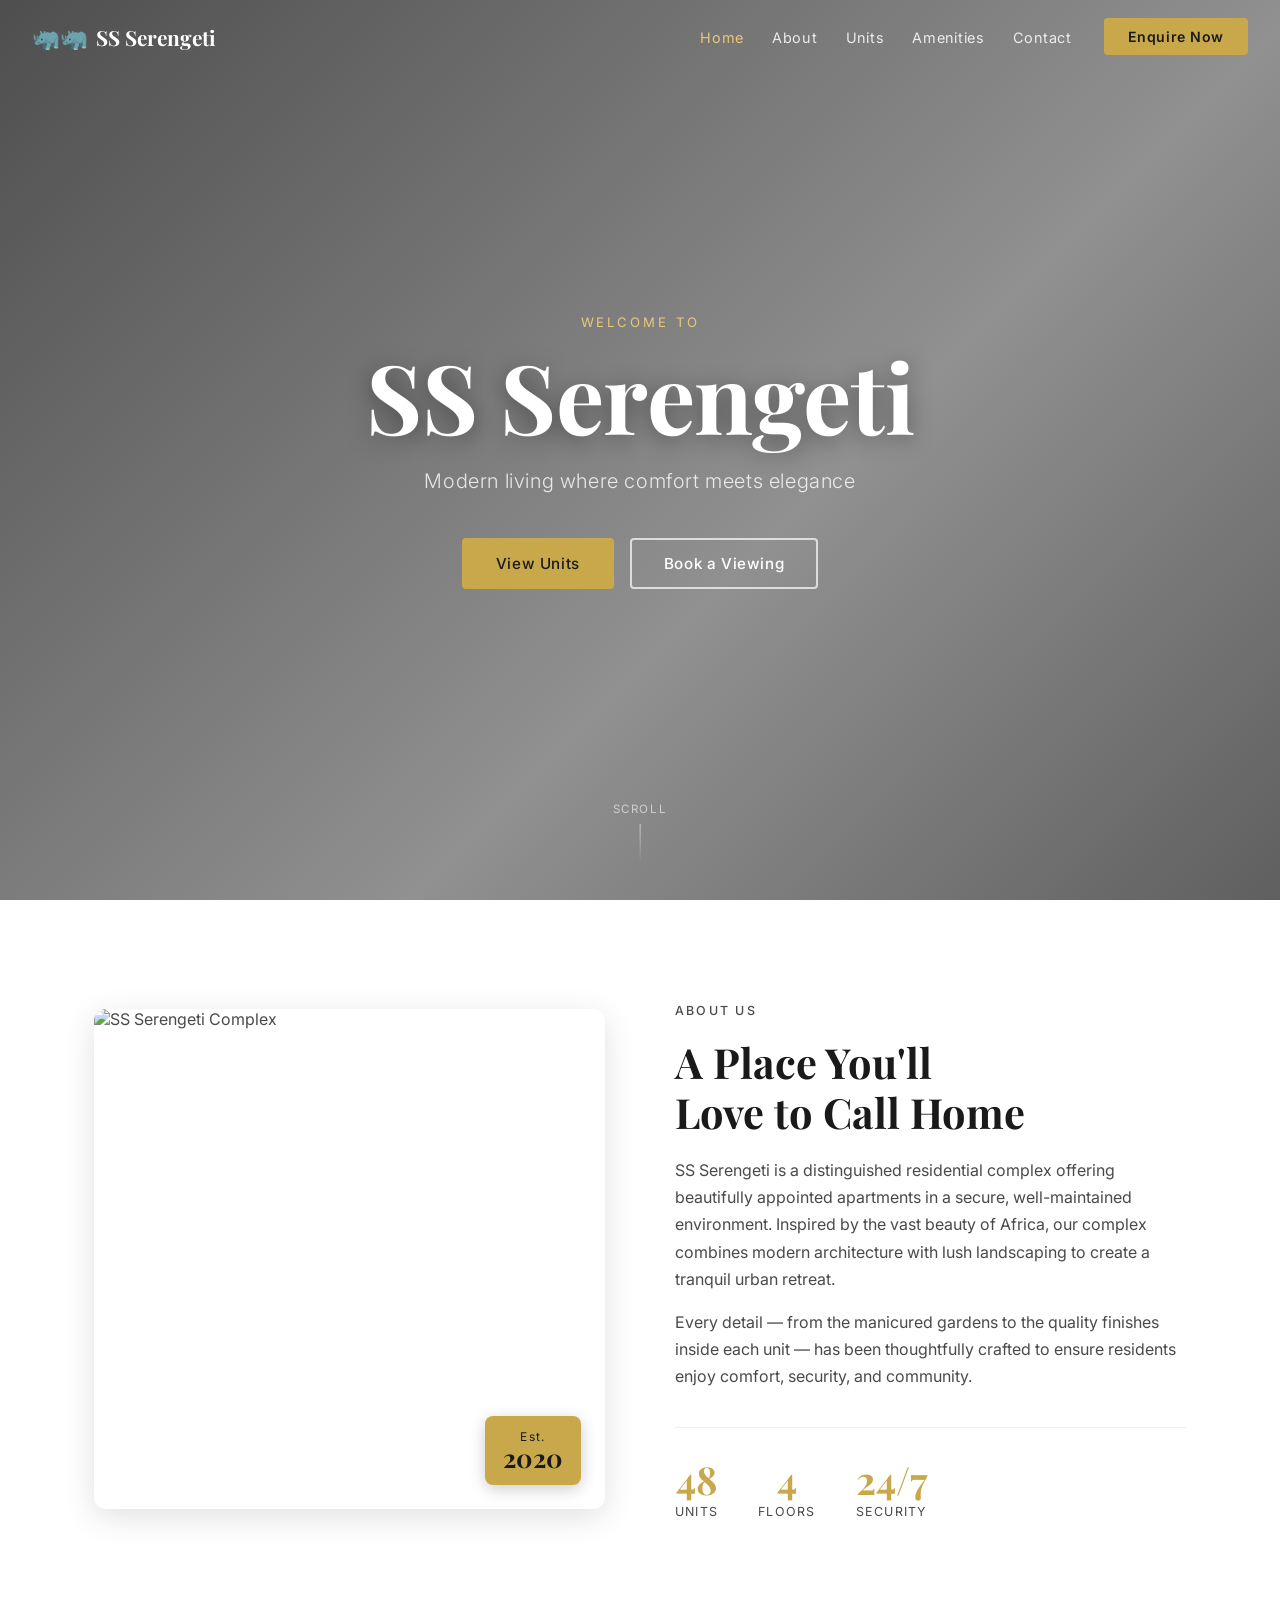
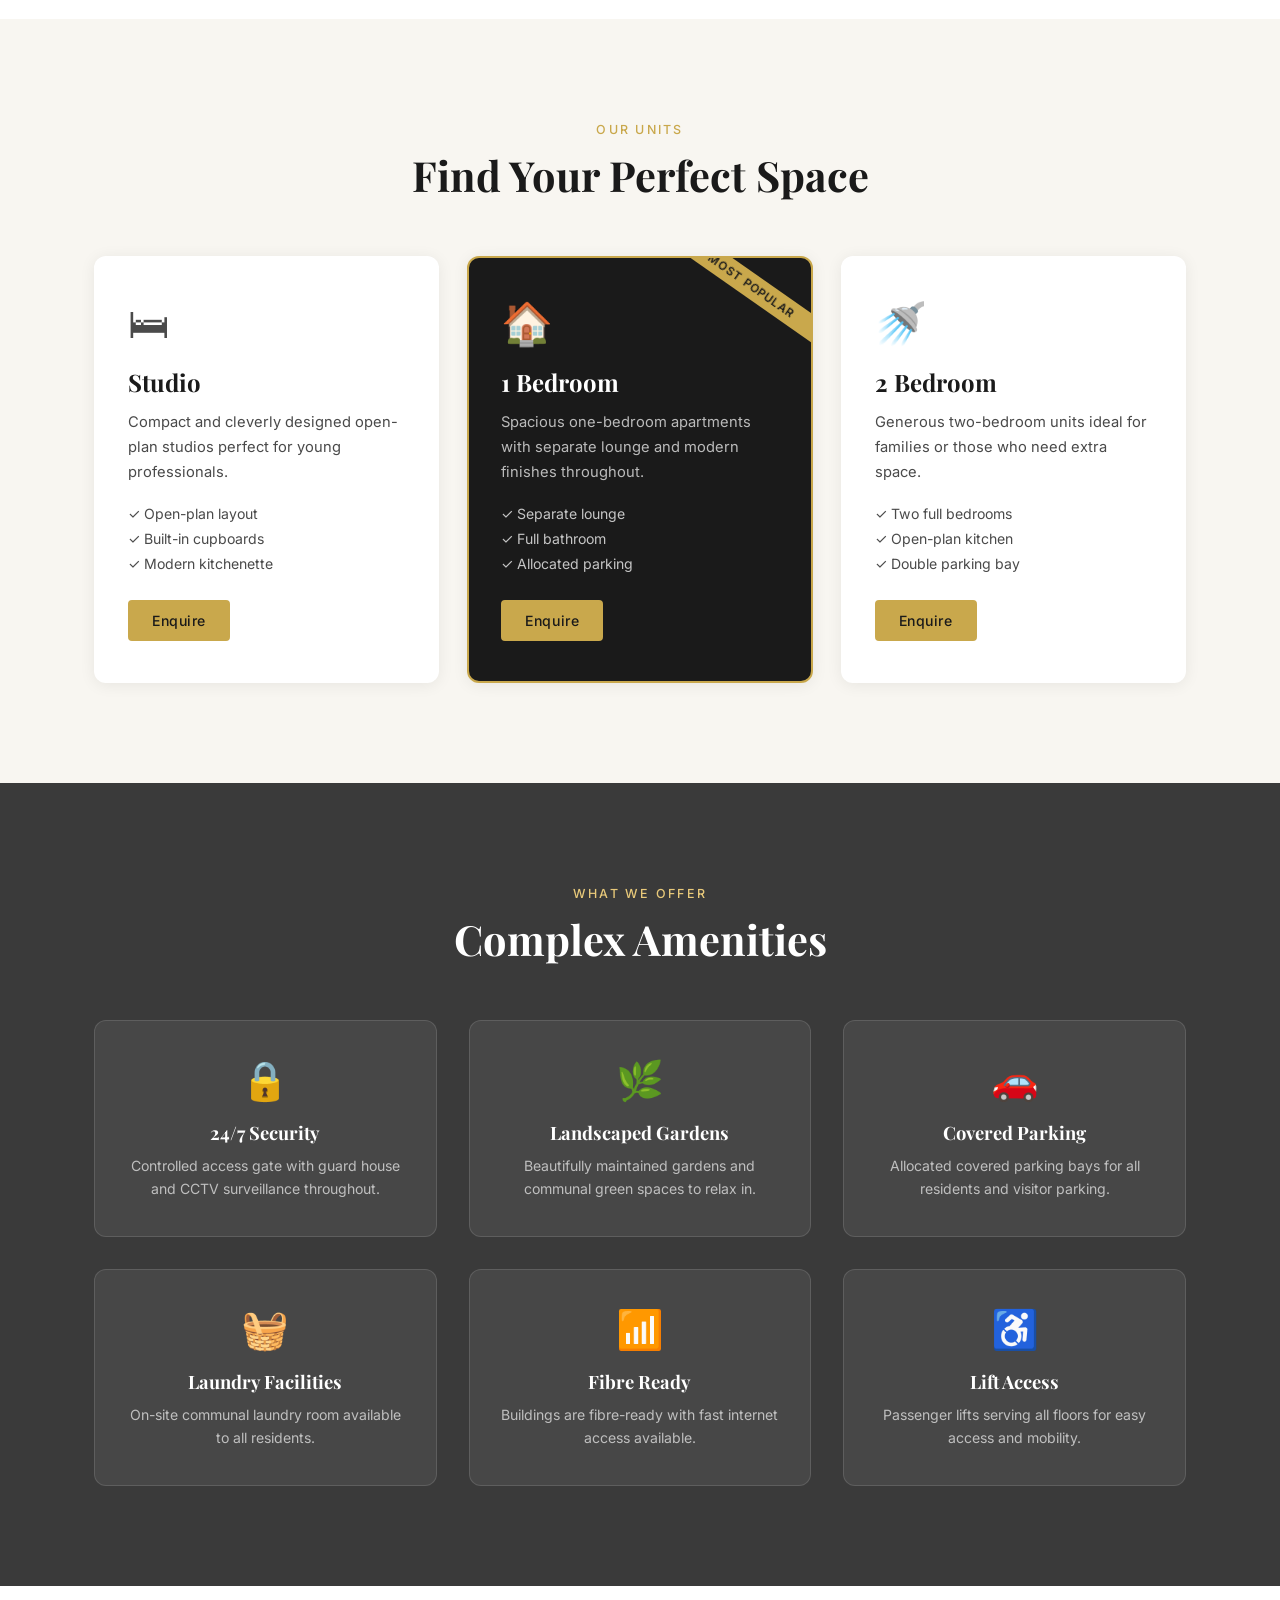
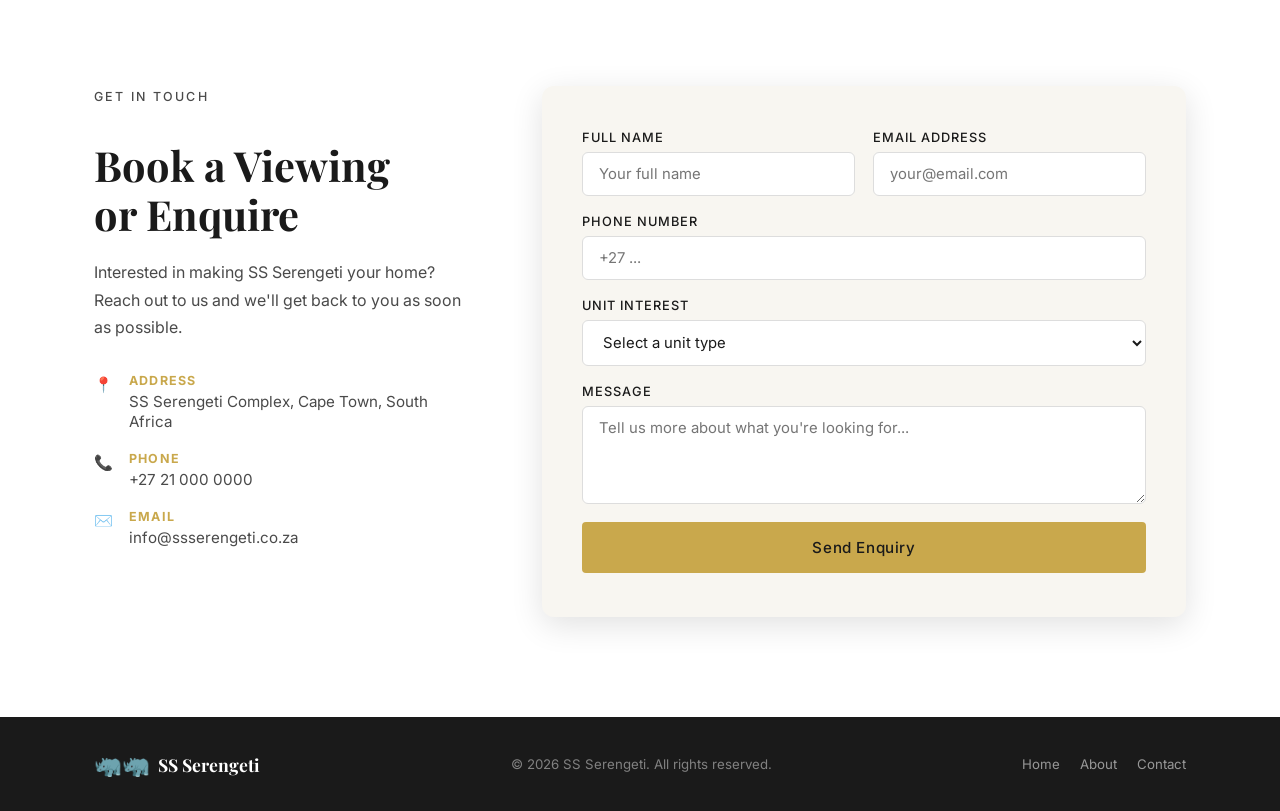
==== index.html @ 017b5e4a "Add SS Serengeti website Full responsive website with hero background, about, units, amenities, and " ====
<!DOCTYPE html>
<html lang="en">
<head>
  <meta charset="UTF-8" />
  <meta name="viewport" content="width=device-width, initial-scale=1.0" />
  <title>SS Serengeti — Luxury Residential Complex</title>
  <link rel="stylesheet" href="style.css" />
  <link href="https://fonts.googleapis.com/css2?family=Playfair+Display:wght@400;600;700&family=Inter:wght@300;400;500&display=swap" rel="stylesheet" />
</head>
<body>

  <!-- NAV -->
  <nav class="navbar" id="navbar">
    <div class="nav-inner">
      <div class="nav-logo">
        <span class="logo-icon">&#x1F98F;&#x1F98F;</span>
        <span class="logo-text">SS Serengeti</span>
      </div>
      <ul class="nav-links">
        <li><a href="#home">Home</a></li>
        <li><a href="#about">About</a></li>
        <li><a href="#units">Units</a></li>
        <li><a href="#amenities">Amenities</a></li>
        <li><a href="#contact">Contact</a></li>
      </ul>
      <a href="#contact" class="nav-cta">Enquire Now</a>
      <button class="hamburger" id="hamburger" aria-label="Menu">&#9776;</button>
    </div>
    <ul class="mobile-menu" id="mobileMenu">
      <li><a href="#home">Home</a></li>
      <li><a href="#about">About</a></li>
      <li><a href="#units">Units</a></li>
      <li><a href="#amenities">Amenities</a></li>
      <li><a href="#contact">Contact</a></li>
    </ul>
  </nav>

  <!-- HERO -->
  <section class="hero" id="home">
    <div class="hero-overlay"></div>
    <div class="hero-content">
      <p class="hero-pre">Welcome to</p>
      <h1 class="hero-title">SS Serengeti</h1>
      <p class="hero-sub">Modern living where comfort meets elegance</p>
      <div class="hero-actions">
        <a href="#units" class="btn btn-primary">View Units</a>
        <a href="#contact" class="btn btn-outline">Book a Viewing</a>
      </div>
    </div>
    <div class="hero-scroll">
      <span>Scroll</span>
      <div class="scroll-line"></div>
    </div>
  </section>

  <!-- ABOUT -->
  <section class="about" id="about">
    <div class="container">
      <div class="about-grid">
        <div class="about-image">
          <img src="serengeti.jpg" alt="SS Serengeti Complex" />
          <div class="about-badge">
            <span class="badge-num">Est.</span>
            <span class="badge-year">2020</span>
          </div>
        </div>
        <div class="about-text">
          <p class="section-label">About Us</p>
          <h2 class="section-title">A Place You'll<br/>Love to Call Home</h2>
          <p>SS Serengeti is a distinguished residential complex offering beautifully appointed apartments in a secure, well-maintained environment. Inspired by the vast beauty of Africa, our complex combines modern architecture with lush landscaping to create a tranquil urban retreat.</p>
          <p>Every detail — from the manicured gardens to the quality finishes inside each unit — has been thoughtfully crafted to ensure residents enjoy comfort, security, and community.</p>
          <div class="about-stats">
            <div class="stat">
              <span class="stat-num">48</span>
              <span class="stat-label">Units</span>
            </div>
            <div class="stat">
              <span class="stat-num">4</span>
              <span class="stat-label">Floors</span>
            </div>
            <div class="stat">
              <span class="stat-num">24/7</span>
              <span class="stat-label">Security</span>
            </div>
          </div>
        </div>
      </div>
    </div>
  </section>

  <!-- UNITS -->
  <section class="units" id="units">
    <div class="container">
      <p class="section-label center">Our Units</p>
      <h2 class="section-title center">Find Your Perfect Space</h2>
      <div class="units-grid">

        <div class="unit-card">
          <div class="unit-icon">&#x1F6CF;</div>
          <h3>Studio</h3>
          <p>Compact and cleverly designed open-plan studios perfect for young professionals.</p>
          <ul>
            <li>&#10003; Open-plan layout</li>
            <li>&#10003; Built-in cupboards</li>
            <li>&#10003; Modern kitchenette</li>
          </ul>
          <a href="#contact" class="btn btn-primary btn-sm">Enquire</a>
        </div>

        <div class="unit-card featured">
          <div class="unit-badge-tag">Most Popular</div>
          <div class="unit-icon">&#x1F3E0;</div>
          <h3>1 Bedroom</h3>
          <p>Spacious one-bedroom apartments with separate lounge and modern finishes throughout.</p>
          <ul>
            <li>&#10003; Separate lounge</li>
            <li>&#10003; Full bathroom</li>
            <li>&#10003; Allocated parking</li>
          </ul>
          <a href="#contact" class="btn btn-primary btn-sm">Enquire</a>
        </div>

        <div class="unit-card">
          <div class="unit-icon">&#x1F6BF;</div>
          <h3>2 Bedroom</h3>
          <p>Generous two-bedroom units ideal for families or those who need extra space.</p>
          <ul>
            <li>&#10003; Two full bedrooms</li>
            <li>&#10003; Open-plan kitchen</li>
            <li>&#10003; Double parking bay</li>
          </ul>
          <a href="#contact" class="btn btn-primary btn-sm">Enquire</a>
        </div>

      </div>
    </div>
  </section>

  <!-- AMENITIES -->
  <section class="amenities" id="amenities">
    <div class="amenities-overlay"></div>
    <div class="container">
      <p class="section-label center light">What We Offer</p>
      <h2 class="section-title center light">Complex Amenities</h2>
      <div class="amenities-grid">
        <div class="amenity-item">
          <div class="amenity-icon">&#x1F512;</div>
          <h4>24/7 Security</h4>
          <p>Controlled access gate with guard house and CCTV surveillance throughout.</p>
        </div>
        <div class="amenity-item">
          <div class="amenity-icon">&#x1F33F;</div>
          <h4>Landscaped Gardens</h4>
          <p>Beautifully maintained gardens and communal green spaces to relax in.</p>
        </div>
        <div class="amenity-item">
          <div class="amenity-icon">&#x1F697;</div>
          <h4>Covered Parking</h4>
          <p>Allocated covered parking bays for all residents and visitor parking.</p>
        </div>
        <div class="amenity-item">
          <div class="amenity-icon">&#x1F9FA;</div>
          <h4>Laundry Facilities</h4>
          <p>On-site communal laundry room available to all residents.</p>
        </div>
        <div class="amenity-item">
          <div class="amenity-icon">&#x1F4F6;</div>
          <h4>Fibre Ready</h4>
          <p>Buildings are fibre-ready with fast internet access available.</p>
        </div>
        <div class="amenity-item">
          <div class="amenity-icon">&#x267F;</div>
          <h4>Lift Access</h4>
          <p>Passenger lifts serving all floors for easy access and mobility.</p>
        </div>
      </div>
    </div>
  </section>

  <!-- CONTACT -->
  <section class="contact" id="contact">
    <div class="container">
      <div class="contact-grid">
        <div class="contact-info">
          <p class="section-label">Get In Touch</p>
          <h2 class="section-title">Book a Viewing<br/>or Enquire</h2>
          <p>Interested in making SS Serengeti your home? Reach out to us and we'll get back to you as soon as possible.</p>
          <div class="contact-details">
            <div class="contact-detail">
              <span class="detail-icon">&#x1F4CD;</span>
              <div>
                <strong>Address</strong>
                <span>SS Serengeti Complex, Cape Town, South Africa</span>
              </div>
            </div>
            <div class="contact-detail">
              <span class="detail-icon">&#x1F4DE;</span>
              <div>
                <strong>Phone</strong>
                <span>+27 21 000 0000</span>
              </div>
            </div>
            <div class="contact-detail">
              <span class="detail-icon">&#x2709;&#xFE0F;</span>
              <div>
                <strong>Email</strong>
                <span>info@ssserengeti.co.za</span>
              </div>
            </div>
          </div>
        </div>
        <div class="contact-form">
          <form id="contactForm">
            <div class="form-row">
              <div class="form-group">
                <label for="name">Full Name</label>
                <input type="text" id="name" placeholder="Your full name" required />
              </div>
              <div class="form-group">
                <label for="email">Email Address</label>
                <input type="email" id="email" placeholder="your@email.com" required />
              </div>
            </div>
            <div class="form-group">
              <label for="phone">Phone Number</label>
              <input type="tel" id="phone" placeholder="+27 ..." />
            </div>
            <div class="form-group">
              <label for="unit">Unit Interest</label>
              <select id="unit">
                <option value="">Select a unit type</option>
                <option>Studio</option>
                <option>1 Bedroom</option>
                <option>2 Bedroom</option>
                <option>General Enquiry</option>
              </select>
            </div>
            <div class="form-group">
              <label for="message">Message</label>
              <textarea id="message" rows="4" placeholder="Tell us more about what you're looking for..."></textarea>
            </div>
            <button type="submit" class="btn btn-primary btn-full">Send Enquiry</button>
          </form>
          <div class="form-success" id="formSuccess">
            &#x2714; Thank you! We'll be in touch soon.
          </div>
        </div>
      </div>
    </div>
  </section>

  <!-- FOOTER -->
  <footer class="footer">
    <div class="container footer-inner">
      <div class="footer-brand">
        <span class="logo-icon">&#x1F98F;&#x1F98F;</span>
        <span class="logo-text">SS Serengeti</span>
      </div>
      <p class="footer-copy">&copy; 2026 SS Serengeti. All rights reserved.</p>
      <div class="footer-links">
        <a href="#home">Home</a>
        <a href="#about">About</a>
        <a href="#contact">Contact</a>
      </div>
    </div>
  </footer>

  <script src="script.js"></script>
</body>
</html>
---- style.css ----
/* ── Reset & Base ── */
*, *::before, *::after { box-sizing: border-box; margin: 0; padding: 0; }

:root {
  --gold:    #c9a84c;
  --gold-lt: #e8c97a;
  --dark:    #1a1a1a;
  --text:    #4a4a4a;
  --light:   #f8f6f1;
  --white:   #ffffff;
  --radius:  12px;
  --shadow:  0 8px 32px rgba(0,0,0,0.12);
  --trans:   0.3s ease;
}

html { scroll-behavior: smooth; }

body {
  font-family: 'Inter', sans-serif;
  color: var(--text);
  background: var(--white);
  overflow-x: hidden;
}

h1,h2,h3,h4 { font-family: 'Playfair Display', serif; color: var(--dark); }

p { line-height: 1.7; }

img { display: block; width: 100%; }

a { text-decoration: none; }

.container {
  max-width: 1140px;
  margin: 0 auto;
  padding: 0 24px;
}

/* ── Buttons ── */
.btn {
  display: inline-block;
  padding: 14px 32px;
  border-radius: 4px;
  font-family: 'Inter', sans-serif;
  font-weight: 500;
  font-size: 0.95rem;
  letter-spacing: 0.04em;
  transition: all var(--trans);
  cursor: pointer;
  border: 2px solid transparent;
}

.btn-primary {
  background: var(--gold);
  color: var(--dark);
  border-color: var(--gold);
}
.btn-primary:hover {
  background: var(--gold-lt);
  border-color: var(--gold-lt);
  transform: translateY(-2px);
  box-shadow: 0 6px 20px rgba(201,168,76,0.4);
}

.btn-outline {
  background: transparent;
  color: var(--white);
  border-color: rgba(255,255,255,0.7);
}
.btn-outline:hover {
  background: rgba(255,255,255,0.15);
  border-color: var(--white);
}

.btn-sm { padding: 10px 22px; font-size: 0.88rem; }
.btn-full { width: 100%; text-align: center; }

/* ── Section labels ── */
.section-label {
  display: block;
  font-size: 0.78rem;
  font-weight: 500;
  letter-spacing: 0.18em;
  text-transform: uppercase;
  color: var(--gold);
  margin-bottom: 10px;
}
.section-label.light { color: var(--gold-lt); }

.section-title {
  font-size: clamp(1.8rem, 4vw, 2.6rem);
  line-height: 1.2;
  margin-bottom: 20px;
}
.section-title.center { text-align: center; }
.section-title.light { color: var(--white); }

.center { text-align: center; }

/* ─────────────────────────────────────────
   NAVBAR
───────────────────────────────────────── */
.navbar {
  position: fixed;
  top: 0; left: 0; right: 0;
  z-index: 100;
  transition: background var(--trans), box-shadow var(--trans);
}

.navbar.scrolled {
  background: rgba(26,26,26,0.97);
  box-shadow: 0 2px 20px rgba(0,0,0,0.3);
}

.nav-inner {
  display: flex;
  align-items: center;
  padding: 18px 32px;
  gap: 32px;
}

.nav-logo {
  display: flex;
  align-items: center;
  gap: 8px;
  color: var(--white);
  font-family: 'Playfair Display', serif;
  font-size: 1.3rem;
  font-weight: 700;
  flex-shrink: 0;
}

.logo-icon { font-size: 1.4rem; }

.nav-links {
  display: flex;
  list-style: none;
  gap: 28px;
  margin-left: auto;
}

.nav-links a {
  color: rgba(255,255,255,0.85);
  font-size: 0.9rem;
  letter-spacing: 0.05em;
  transition: color var(--trans);
}
.nav-links a:hover { color: var(--gold-lt); }

.nav-cta {
  background: var(--gold);
  color: var(--dark);
  padding: 10px 24px;
  border-radius: 4px;
  font-size: 0.88rem;
  font-weight: 600;
  letter-spacing: 0.04em;
  transition: all var(--trans);
  flex-shrink: 0;
}
.nav-cta:hover {
  background: var(--gold-lt);
  transform: translateY(-1px);
}

.hamburger {
  display: none;
  background: none;
  border: none;
  color: var(--white);
  font-size: 1.5rem;
  cursor: pointer;
  margin-left: auto;
}

.mobile-menu {
  display: none;
  flex-direction: column;
  background: rgba(26,26,26,0.97);
  list-style: none;
  padding: 16px 32px 24px;
  gap: 16px;
}
.mobile-menu.open { display: flex; }
.mobile-menu a { color: rgba(255,255,255,0.85); font-size: 1rem; }

/* ─────────────────────────────────────────
   HERO
───────────────────────────────────────── */
.hero {
  position: relative;
  height: 100vh;
  min-height: 640px;
  background: url('serengeti.jpg') center center / cover no-repeat;
  display: flex;
  align-items: center;
  justify-content: center;
}

.hero-overlay {
  position: absolute;
  inset: 0;
  background: linear-gradient(
    135deg,
    rgba(10,10,10,0.72) 0%,
    rgba(10,10,10,0.45) 60%,
    rgba(10,10,10,0.65) 100%
  );
}

.hero-content {
  position: relative;
  z-index: 2;
  text-align: center;
  padding: 0 24px;
  max-width: 720px;
  animation: fadeUp 0.9s ease both;
}

.hero-pre {
  font-size: 0.82rem;
  letter-spacing: 0.22em;
  text-transform: uppercase;
  color: var(--gold-lt);
  margin-bottom: 12px;
}

.hero-title {
  font-size: clamp(3rem, 8vw, 6rem);
  color: var(--white);
  line-height: 1.05;
  margin-bottom: 18px;
  text-shadow: 0 4px 24px rgba(0,0,0,0.4);
}

.hero-sub {
  font-size: clamp(1rem, 2vw, 1.25rem);
  color: rgba(255,255,255,0.82);
  font-weight: 300;
  margin-bottom: 40px;
  letter-spacing: 0.03em;
}

.hero-actions {
  display: flex;
  gap: 16px;
  justify-content: center;
  flex-wrap: wrap;
}

.hero-scroll {
  position: absolute;
  bottom: 36px;
  left: 50%;
  transform: translateX(-50%);
  z-index: 2;
  display: flex;
  flex-direction: column;
  align-items: center;
  gap: 8px;
  color: rgba(255,255,255,0.6);
  font-size: 0.72rem;
  letter-spacing: 0.14em;
  text-transform: uppercase;
}

.scroll-line {
  width: 1px;
  height: 40px;
  background: linear-gradient(to bottom, rgba(255,255,255,0.6), transparent);
  animation: scrollPulse 1.8s ease-in-out infinite;
}

/* ─────────────────────────────────────────
   ABOUT
───────────────────────────────────────── */
.about {
  padding: 100px 0;
  background: var(--white);
}

.about-grid {
  display: grid;
  grid-template-columns: 1fr 1fr;
  gap: 70px;
  align-items: center;
}

.about-image {
  position: relative;
  border-radius: var(--radius);
  overflow: hidden;
  box-shadow: var(--shadow);
}

.about-image img {
  height: 500px;
  object-fit: cover;
  transition: transform 0.6s ease;
}
.about-image:hover img { transform: scale(1.03); }

.about-badge {
  position: absolute;
  bottom: 24px;
  right: 24px;
  background: var(--gold);
  border-radius: 8px;
  padding: 14px 18px;
  text-align: center;
  line-height: 1.1;
  box-shadow: 0 4px 16px rgba(0,0,0,0.2);
}
.badge-num { display: block; font-size: 0.75rem; letter-spacing: 0.12em; color: var(--dark); }
.badge-year { display: block; font-family: 'Playfair Display', serif; font-size: 1.6rem; font-weight: 700; color: var(--dark); }

.about-text p {
  margin-bottom: 16px;
  color: var(--text);
}

.about-stats {
  display: flex;
  gap: 40px;
  margin-top: 36px;
  padding-top: 32px;
  border-top: 1px solid #eee;
}

.stat { text-align: center; }
.stat-num {
  display: block;
  font-family: 'Playfair Display', serif;
  font-size: 2.4rem;
  font-weight: 700;
  color: var(--gold);
  line-height: 1;
}
.stat-label {
  display: block;
  font-size: 0.78rem;
  letter-spacing: 0.1em;
  text-transform: uppercase;
  color: var(--text);
  margin-top: 6px;
}

/* ─────────────────────────────────────────
   UNITS
───────────────────────────────────────── */
.units {
  padding: 100px 0;
  background: var(--light);
}

.units > .container > .section-title { margin-bottom: 56px; }

.units-grid {
  display: grid;
  grid-template-columns: repeat(3, 1fr);
  gap: 28px;
}

.unit-card {
  background: var(--white);
  border-radius: var(--radius);
  padding: 40px 32px;
  box-shadow: 0 2px 16px rgba(0,0,0,0.07);
  transition: all var(--trans);
  position: relative;
  overflow: hidden;
  border: 2px solid transparent;
}

.unit-card:hover {
  transform: translateY(-6px);
  box-shadow: var(--shadow);
  border-color: var(--gold);
}

.unit-card.featured {
  background: var(--dark);
  border-color: var(--gold);
}

.unit-badge-tag {
  position: absolute;
  top: 16px; right: -28px;
  background: var(--gold);
  color: var(--dark);
  font-size: 0.72rem;
  font-weight: 600;
  letter-spacing: 0.08em;
  text-transform: uppercase;
  padding: 5px 36px;
  transform: rotate(35deg);
}

.unit-icon { font-size: 2.6rem; margin-bottom: 18px; }

.unit-card h3 {
  font-size: 1.5rem;
  margin-bottom: 12px;
}
.unit-card.featured h3 { color: var(--white); }

.unit-card > p {
  font-size: 0.92rem;
  margin-bottom: 20px;
}
.unit-card.featured > p { color: rgba(255,255,255,0.7); }

.unit-card ul {
  list-style: none;
  margin-bottom: 28px;
  display: flex;
  flex-direction: column;
  gap: 8px;
}

.unit-card ul li {
  font-size: 0.88rem;
  color: var(--text);
}
.unit-card.featured ul li { color: rgba(255,255,255,0.75); }

/* ─────────────────────────────────────────
   AMENITIES
───────────────────────────────────────── */
.amenities {
  position: relative;
  padding: 100px 0;
  background: url('serengeti.jpg') center 30% / cover no-repeat fixed;
}

.amenities-overlay {
  position: absolute;
  inset: 0;
  background: rgba(15,15,15,0.82);
}

.amenities .container { position: relative; z-index: 2; }

.amenities .section-title { margin-bottom: 56px; }

.amenities-grid {
  display: grid;
  grid-template-columns: repeat(3, 1fr);
  gap: 32px;
}

.amenity-item {
  background: rgba(255,255,255,0.07);
  border: 1px solid rgba(255,255,255,0.12);
  border-radius: var(--radius);
  padding: 36px 28px;
  transition: all var(--trans);
  text-align: center;
}

.amenity-item:hover {
  background: rgba(201,168,76,0.15);
  border-color: var(--gold);
  transform: translateY(-4px);
}

.amenity-icon { font-size: 2.4rem; margin-bottom: 16px; }

.amenity-item h4 {
  color: var(--white);
  font-family: 'Playfair Display', serif;
  font-size: 1.15rem;
  margin-bottom: 10px;
}

.amenity-item p {
  color: rgba(255,255,255,0.65);
  font-size: 0.88rem;
  line-height: 1.6;
}

/* ─────────────────────────────────────────
   CONTACT
───────────────────────────────────────── */
.contact {
  padding: 100px 0;
  background: var(--white);
}

.contact-grid {
  display: grid;
  grid-template-columns: 1fr 1.3fr;
  gap: 70px;
  align-items: start;
}

.contact-info p { color: var(--text); margin-bottom: 32px; }

.contact-details { display: flex; flex-direction: column; gap: 20px; }

.contact-detail {
  display: flex;
  align-items: flex-start;
  gap: 16px;
}

.detail-icon { font-size: 1.3rem; flex-shrink: 0; margin-top: 2px; }

.contact-detail strong {
  display: block;
  font-size: 0.78rem;
  letter-spacing: 0.1em;
  text-transform: uppercase;
  color: var(--gold);
  margin-bottom: 3px;
}

.contact-detail span { font-size: 0.95rem; color: var(--text); }

/* Form */
.contact-form {
  background: var(--light);
  border-radius: var(--radius);
  padding: 44px 40px;
  box-shadow: var(--shadow);
}

.form-row {
  display: grid;
  grid-template-columns: 1fr 1fr;
  gap: 18px;
}

.form-group {
  display: flex;
  flex-direction: column;
  gap: 7px;
  margin-bottom: 18px;
}

.form-group label {
  font-size: 0.8rem;
  font-weight: 500;
  letter-spacing: 0.08em;
  text-transform: uppercase;
  color: var(--dark);
}

.form-group input,
.form-group select,
.form-group textarea {
  padding: 12px 16px;
  border: 1.5px solid #ddd;
  border-radius: 6px;
  font-family: 'Inter', sans-serif;
  font-size: 0.93rem;
  color: var(--dark);
  background: var(--white);
  transition: border-color var(--trans), box-shadow var(--trans);
  outline: none;
}

.form-group input:focus,
.form-group select:focus,
.form-group textarea:focus {
  border-color: var(--gold);
  box-shadow: 0 0 0 3px rgba(201,168,76,0.18);
}

.form-group textarea { resize: vertical; }

.form-success {
  display: none;
  background: #d4edda;
  color: #155724;
  border-radius: 6px;
  padding: 16px 20px;
  font-weight: 500;
  margin-top: 12px;
}

/* ─────────────────────────────────────────
   FOOTER
───────────────────────────────────────── */
.footer {
  background: var(--dark);
  padding: 32px 0;
}

.footer-inner {
  display: flex;
  align-items: center;
  justify-content: space-between;
  flex-wrap: wrap;
  gap: 16px;
}

.footer-brand {
  display: flex;
  align-items: center;
  gap: 8px;
  color: var(--white);
  font-family: 'Playfair Display', serif;
  font-size: 1.1rem;
  font-weight: 700;
}

.footer-copy { color: rgba(255,255,255,0.45); font-size: 0.83rem; }

.footer-links { display: flex; gap: 20px; }
.footer-links a { color: rgba(255,255,255,0.55); font-size: 0.83rem; transition: color var(--trans); }
.footer-links a:hover { color: var(--gold-lt); }

/* ─────────────────────────────────────────
   ANIMATIONS
───────────────────────────────────────── */
@keyframes fadeUp {
  from { opacity: 0; transform: translateY(30px); }
  to   { opacity: 1; transform: translateY(0); }
}

@keyframes scrollPulse {
  0%, 100% { opacity: 0.6; transform: scaleY(1); }
  50%       { opacity: 1;   transform: scaleY(1.15); }
}

/* ─────────────────────────────────────────
   RESPONSIVE
───────────────────────────────────────── */
@media (max-width: 900px) {
  .nav-links, .nav-cta { display: none; }
  .hamburger { display: block; }

  .about-grid,
  .contact-grid { grid-template-columns: 1fr; gap: 40px; }

  .about-image img { height: 340px; }

  .units-grid { grid-template-columns: 1fr; max-width: 480px; margin: 0 auto; }

  .amenities-grid { grid-template-columns: repeat(2, 1fr); }

  .form-row { grid-template-columns: 1fr; }

  .footer-inner { flex-direction: column; text-align: center; }
}

@media (max-width: 600px) {
  .about { padding: 70px 0; }
  .units { padding: 70px 0; }
  .amenities { padding: 70px 0; }
  .contact { padding: 70px 0; }

  .amenities-grid { grid-template-columns: 1fr; }

  .about-stats { gap: 24px; }

  .contact-form { padding: 28px 20px; }

  .hero-actions { flex-direction: column; align-items: center; }
}
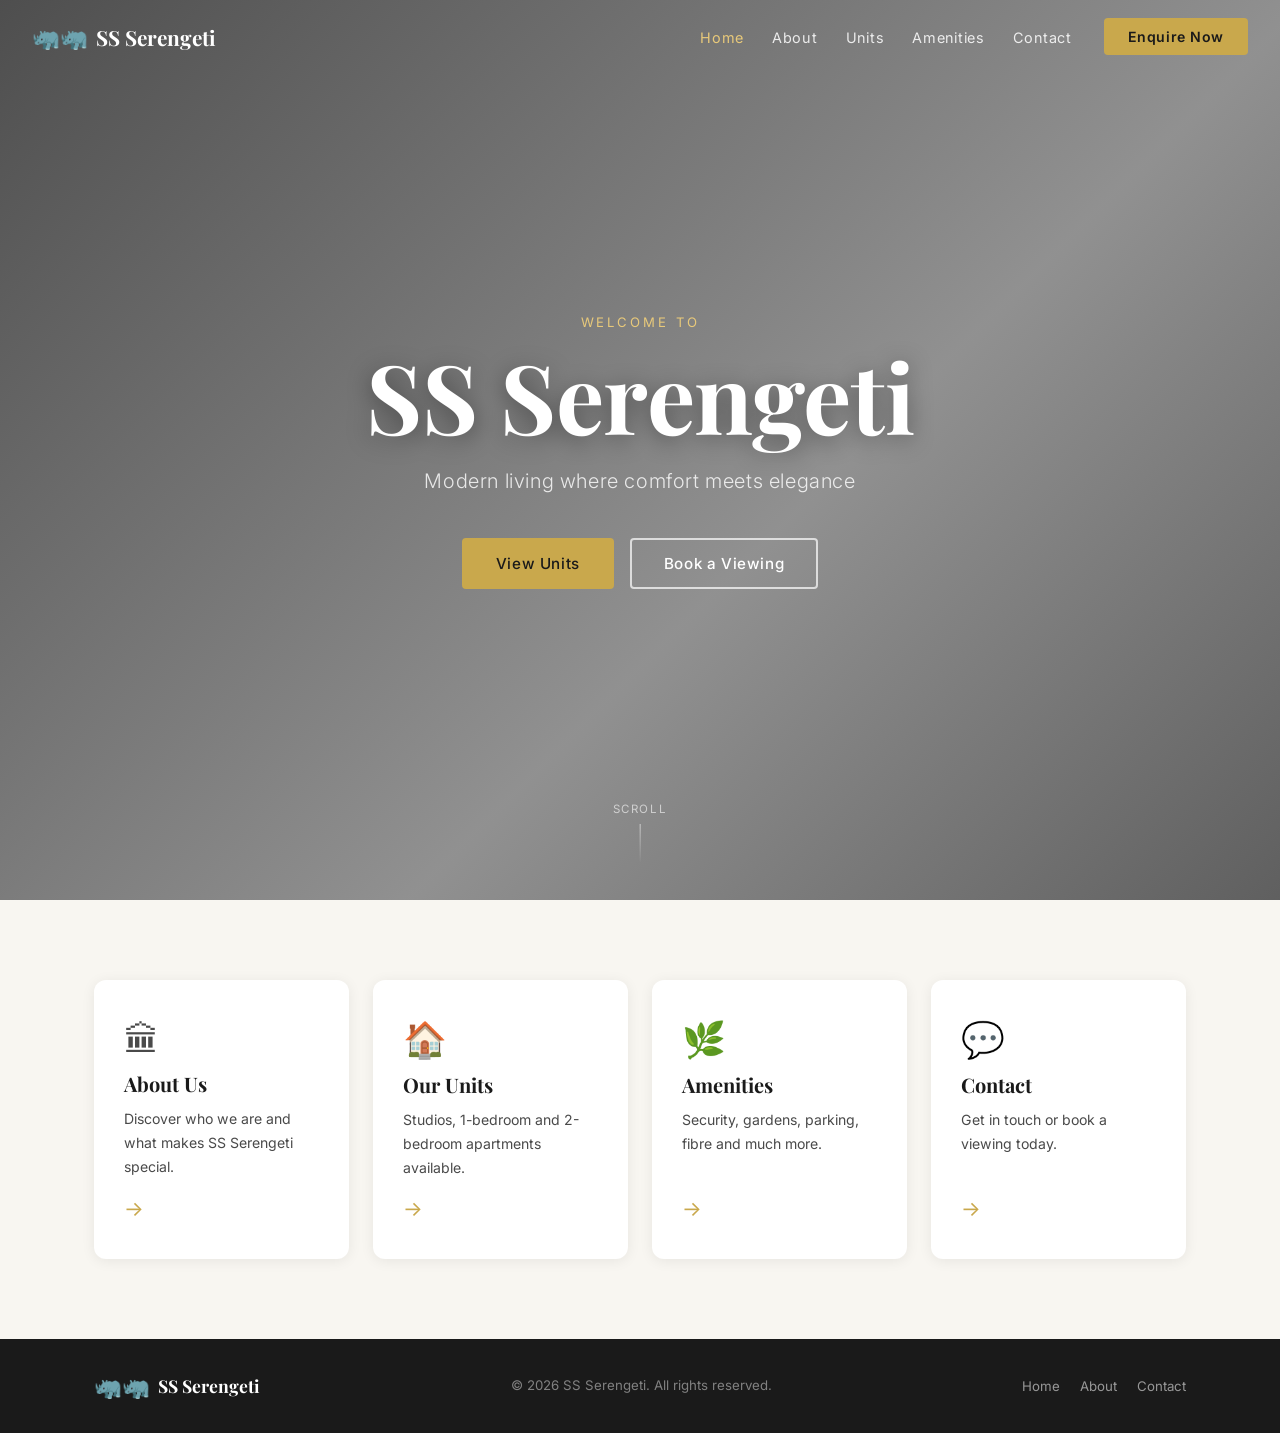
==== commit 6ea9a3d1: "Split site into separate pages (About, Units, Amenities, Contact) Each section now has its own HTML " ====
--- a/index.html
+++ b/index.html
@@ -13,25 +13,27 @@
   <nav class="navbar" id="navbar">
     <div class="nav-inner">
       <div class="nav-logo">
-        <span class="logo-icon">&#x1F98F;&#x1F98F;</span>
-        <span class="logo-text">SS Serengeti</span>
+        <a href="index.html">
+          <span class="logo-icon">&#x1F98F;&#x1F98F;</span>
+          <span class="logo-text">SS Serengeti</span>
+        </a>
       </div>
       <ul class="nav-links">
-        <li><a href="#home">Home</a></li>
-        <li><a href="#about">About</a></li>
-        <li><a href="#units">Units</a></li>
-        <li><a href="#amenities">Amenities</a></li>
-        <li><a href="#contact">Contact</a></li>
+        <li><a href="index.html" class="active">Home</a></li>
+        <li><a href="about.html">About</a></li>
+        <li><a href="units.html">Units</a></li>
+        <li><a href="amenities.html">Amenities</a></li>
+        <li><a href="contact.html">Contact</a></li>
       </ul>
-      <a href="#contact" class="nav-cta">Enquire Now</a>
+      <a href="contact.html" class="nav-cta">Enquire Now</a>
       <button class="hamburger" id="hamburger" aria-label="Menu">&#9776;</button>
     </div>
     <ul class="mobile-menu" id="mobileMenu">
-      <li><a href="#home">Home</a></li>
-      <li><a href="#about">About</a></li>
-      <li><a href="#units">Units</a></li>
-      <li><a href="#amenities">Amenities</a></li>
-      <li><a href="#contact">Contact</a></li>
+      <li><a href="index.html">Home</a></li>
+      <li><a href="about.html">About</a></li>
+      <li><a href="units.html">Units</a></li>
+      <li><a href="amenities.html">Amenities</a></li>
+      <li><a href="contact.html">Contact</a></li>
     </ul>
   </nav>
 
@@ -43,8 +45,8 @@
       <h1 class="hero-title">SS Serengeti</h1>
       <p class="hero-sub">Modern living where comfort meets elegance</p>
       <div class="hero-actions">
-        <a href="#units" class="btn btn-primary">View Units</a>
-        <a href="#contact" class="btn btn-outline">Book a Viewing</a>
+        <a href="units.html" class="btn btn-primary">View Units</a>
+        <a href="contact.html" class="btn btn-outline">Book a Viewing</a>
       </div>
     </div>
     <div class="hero-scroll">
@@ -53,198 +55,34 @@
     </div>
   </section>
 
-  <!-- ABOUT -->
-  <section class="about" id="about">
+  <!-- QUICK LINKS -->
+  <section class="quick-links">
     <div class="container">
-      <div class="about-grid">
-        <div class="about-image">
-          <img src="serengeti.jpg" alt="SS Serengeti Complex" />
-          <div class="about-badge">
-            <span class="badge-num">Est.</span>
-            <span class="badge-year">2020</span>
-          </div>
-        </div>
-        <div class="about-text">
-          <p class="section-label">About Us</p>
-          <h2 class="section-title">A Place You'll<br/>Love to Call Home</h2>
-          <p>SS Serengeti is a distinguished residential complex offering beautifully appointed apartments in a secure, well-maintained environment. Inspired by the vast beauty of Africa, our complex combines modern architecture with lush landscaping to create a tranquil urban retreat.</p>
-          <p>Every detail — from the manicured gardens to the quality finishes inside each unit — has been thoughtfully crafted to ensure residents enjoy comfort, security, and community.</p>
-          <div class="about-stats">
-            <div class="stat">
-              <span class="stat-num">48</span>
-              <span class="stat-label">Units</span>
-            </div>
-            <div class="stat">
-              <span class="stat-num">4</span>
-              <span class="stat-label">Floors</span>
-            </div>
-            <div class="stat">
-              <span class="stat-num">24/7</span>
-              <span class="stat-label">Security</span>
-            </div>
-          </div>
-        </div>
-      </div>
-    </div>
-  </section>
-
-  <!-- UNITS -->
-  <section class="units" id="units">
-    <div class="container">
-      <p class="section-label center">Our Units</p>
-      <h2 class="section-title center">Find Your Perfect Space</h2>
-      <div class="units-grid">
-
-        <div class="unit-card">
-          <div class="unit-icon">&#x1F6CF;</div>
-          <h3>Studio</h3>
-          <p>Compact and cleverly designed open-plan studios perfect for young professionals.</p>
-          <ul>
-            <li>&#10003; Open-plan layout</li>
-            <li>&#10003; Built-in cupboards</li>
-            <li>&#10003; Modern kitchenette</li>
-          </ul>
-          <a href="#contact" class="btn btn-primary btn-sm">Enquire</a>
-        </div>
-
-        <div class="unit-card featured">
-          <div class="unit-badge-tag">Most Popular</div>
-          <div class="unit-icon">&#x1F3E0;</div>
-          <h3>1 Bedroom</h3>
-          <p>Spacious one-bedroom apartments with separate lounge and modern finishes throughout.</p>
-          <ul>
-            <li>&#10003; Separate lounge</li>
-            <li>&#10003; Full bathroom</li>
-            <li>&#10003; Allocated parking</li>
-          </ul>
-          <a href="#contact" class="btn btn-primary btn-sm">Enquire</a>
-        </div>
-
-        <div class="unit-card">
-          <div class="unit-icon">&#x1F6BF;</div>
-          <h3>2 Bedroom</h3>
-          <p>Generous two-bedroom units ideal for families or those who need extra space.</p>
-          <ul>
-            <li>&#10003; Two full bedrooms</li>
-            <li>&#10003; Open-plan kitchen</li>
-            <li>&#10003; Double parking bay</li>
-          </ul>
-          <a href="#contact" class="btn btn-primary btn-sm">Enquire</a>
-        </div>
-
-      </div>
-    </div>
-  </section>
-
-  <!-- AMENITIES -->
-  <section class="amenities" id="amenities">
-    <div class="amenities-overlay"></div>
-    <div class="container">
-      <p class="section-label center light">What We Offer</p>
-      <h2 class="section-title center light">Complex Amenities</h2>
-      <div class="amenities-grid">
-        <div class="amenity-item">
-          <div class="amenity-icon">&#x1F512;</div>
-          <h4>24/7 Security</h4>
-          <p>Controlled access gate with guard house and CCTV surveillance throughout.</p>
-        </div>
-        <div class="amenity-item">
-          <div class="amenity-icon">&#x1F33F;</div>
-          <h4>Landscaped Gardens</h4>
-          <p>Beautifully maintained gardens and communal green spaces to relax in.</p>
-        </div>
-        <div class="amenity-item">
-          <div class="amenity-icon">&#x1F697;</div>
-          <h4>Covered Parking</h4>
-          <p>Allocated covered parking bays for all residents and visitor parking.</p>
-        </div>
-        <div class="amenity-item">
-          <div class="amenity-icon">&#x1F9FA;</div>
-          <h4>Laundry Facilities</h4>
-          <p>On-site communal laundry room available to all residents.</p>
-        </div>
-        <div class="amenity-item">
-          <div class="amenity-icon">&#x1F4F6;</div>
-          <h4>Fibre Ready</h4>
-          <p>Buildings are fibre-ready with fast internet access available.</p>
-        </div>
-        <div class="amenity-item">
-          <div class="amenity-icon">&#x267F;</div>
-          <h4>Lift Access</h4>
-          <p>Passenger lifts serving all floors for easy access and mobility.</p>
-        </div>
-      </div>
-    </div>
-  </section>
-
-  <!-- CONTACT -->
-  <section class="contact" id="contact">
-    <div class="container">
-      <div class="contact-grid">
-        <div class="contact-info">
-          <p class="section-label">Get In Touch</p>
-          <h2 class="section-title">Book a Viewing<br/>or Enquire</h2>
-          <p>Interested in making SS Serengeti your home? Reach out to us and we'll get back to you as soon as possible.</p>
-          <div class="contact-details">
-            <div class="contact-detail">
-              <span class="detail-icon">&#x1F4CD;</span>
-              <div>
-                <strong>Address</strong>
-                <span>SS Serengeti Complex, Cape Town, South Africa</span>
-              </div>
-            </div>
-            <div class="contact-detail">
-              <span class="detail-icon">&#x1F4DE;</span>
-              <div>
-                <strong>Phone</strong>
-                <span>+27 21 000 0000</span>
-              </div>
-            </div>
-            <div class="contact-detail">
-              <span class="detail-icon">&#x2709;&#xFE0F;</span>
-              <div>
-                <strong>Email</strong>
-                <span>info@ssserengeti.co.za</span>
-              </div>
-            </div>
-          </div>
-        </div>
-        <div class="contact-form">
-          <form id="contactForm">
-            <div class="form-row">
-              <div class="form-group">
-                <label for="name">Full Name</label>
-                <input type="text" id="name" placeholder="Your full name" required />
-              </div>
-              <div class="form-group">
-                <label for="email">Email Address</label>
-                <input type="email" id="email" placeholder="your@email.com" required />
-              </div>
-            </div>
-            <div class="form-group">
-              <label for="phone">Phone Number</label>
-              <input type="tel" id="phone" placeholder="+27 ..." />
-            </div>
-            <div class="form-group">
-              <label for="unit">Unit Interest</label>
-              <select id="unit">
-                <option value="">Select a unit type</option>
-                <option>Studio</option>
-                <option>1 Bedroom</option>
-                <option>2 Bedroom</option>
-                <option>General Enquiry</option>
-              </select>
-            </div>
-            <div class="form-group">
-              <label for="message">Message</label>
-              <textarea id="message" rows="4" placeholder="Tell us more about what you're looking for..."></textarea>
-            </div>
-            <button type="submit" class="btn btn-primary btn-full">Send Enquiry</button>
-          </form>
-          <div class="form-success" id="formSuccess">
-            &#x2714; Thank you! We'll be in touch soon.
-          </div>
-        </div>
+      <div class="ql-grid">
+        <a href="about.html" class="ql-card">
+          <div class="ql-icon">&#x1F3DB;</div>
+          <h3>About Us</h3>
+          <p>Discover who we are and what makes SS Serengeti special.</p>
+          <span class="ql-arrow">&#8594;</span>
+        </a>
+        <a href="units.html" class="ql-card">
+          <div class="ql-icon">&#x1F3E0;</div>
+          <h3>Our Units</h3>
+          <p>Studios, 1-bedroom and 2-bedroom apartments available.</p>
+          <span class="ql-arrow">&#8594;</span>
+        </a>
+        <a href="amenities.html" class="ql-card">
+          <div class="ql-icon">&#x1F33F;</div>
+          <h3>Amenities</h3>
+          <p>Security, gardens, parking, fibre and much more.</p>
+          <span class="ql-arrow">&#8594;</span>
+        </a>
+        <a href="contact.html" class="ql-card">
+          <div class="ql-icon">&#x1F4AC;</div>
+          <h3>Contact</h3>
+          <p>Get in touch or book a viewing today.</p>
+          <span class="ql-arrow">&#8594;</span>
+        </a>
       </div>
     </div>
   </section>
@@ -258,9 +96,9 @@
       </div>
       <p class="footer-copy">&copy; 2026 SS Serengeti. All rights reserved.</p>
       <div class="footer-links">
-        <a href="#home">Home</a>
-        <a href="#about">About</a>
-        <a href="#contact">Contact</a>
+        <a href="index.html">Home</a>
+        <a href="about.html">About</a>
+        <a href="contact.html">Contact</a>
       </div>
     </div>
   </footer>
--- a/style.css
+++ b/style.css
@@ -1,4 +1,5 @@
 /* ── Reset & Base ── */
+/* Multi-page site: index / about / units / amenities / contact */
 *, *::before, *::after { box-sizing: border-box; margin: 0; padding: 0; }
 
 :root {
@@ -659,3 +660,246 @@
 
   .hero-actions { flex-direction: column; align-items: center; }
 }
+
+/* ─────────────────────────────────────────
+   NAV LOGO LINK
+───────────────────────────────────────── */
+.nav-logo a {
+  display: flex;
+  align-items: center;
+  gap: 8px;
+  color: var(--white);
+  text-decoration: none;
+}
+
+/* Active nav link */
+.nav-links a.active { color: var(--gold-lt); }
+
+/* ─────────────────────────────────────────
+   PAGE BANNER (inner pages)
+───────────────────────────────────────── */
+.page-banner {
+  position: relative;
+  height: 340px;
+  background: url('serengeti.jpg') center 40% / cover no-repeat;
+  display: flex;
+  align-items: center;
+  justify-content: center;
+  margin-top: 0;
+}
+
+.page-banner-overlay {
+  position: absolute;
+  inset: 0;
+  background: linear-gradient(135deg, rgba(10,10,10,0.75) 0%, rgba(10,10,10,0.55) 100%);
+}
+
+.page-banner-content {
+  position: relative;
+  z-index: 2;
+  text-align: center;
+  padding-top: 70px;
+}
+
+.page-banner-content h1 {
+  font-size: clamp(2.2rem, 5vw, 3.6rem);
+  color: var(--white);
+  margin-bottom: 14px;
+}
+
+.breadcrumb {
+  display: flex;
+  align-items: center;
+  justify-content: center;
+  gap: 8px;
+  font-size: 0.85rem;
+  color: rgba(255,255,255,0.65);
+}
+
+.breadcrumb a {
+  color: var(--gold-lt);
+  text-decoration: none;
+}
+
+.breadcrumb span { color: rgba(255,255,255,0.5); }
+
+/* ─────────────────────────────────────────
+   QUICK LINKS (home page)
+───────────────────────────────────────── */
+.quick-links {
+  padding: 80px 0;
+  background: var(--light);
+}
+
+.ql-grid {
+  display: grid;
+  grid-template-columns: repeat(4, 1fr);
+  gap: 24px;
+}
+
+.ql-card {
+  background: var(--white);
+  border-radius: var(--radius);
+  padding: 36px 28px;
+  box-shadow: 0 2px 14px rgba(0,0,0,0.07);
+  border: 2px solid transparent;
+  transition: all var(--trans);
+  display: flex;
+  flex-direction: column;
+  gap: 10px;
+  color: var(--text);
+  text-decoration: none;
+}
+
+.ql-card:hover {
+  border-color: var(--gold);
+  transform: translateY(-5px);
+  box-shadow: var(--shadow);
+}
+
+.ql-icon { font-size: 2.2rem; }
+
+.ql-card h3 {
+  font-size: 1.25rem;
+  color: var(--dark);
+}
+
+.ql-card p { font-size: 0.88rem; flex: 1; }
+
+.ql-arrow {
+  font-size: 1.3rem;
+  color: var(--gold);
+  margin-top: 6px;
+  transition: transform var(--trans);
+}
+
+.ql-card:hover .ql-arrow { transform: translateX(6px); }
+
+/* ─────────────────────────────────────────
+   VALUES (about page)
+───────────────────────────────────────── */
+.values {
+  padding: 90px 0;
+  background: var(--light);
+}
+
+.values .section-title { margin-bottom: 52px; }
+
+.values-grid {
+  display: grid;
+  grid-template-columns: repeat(4, 1fr);
+  gap: 24px;
+}
+
+.value-card {
+  background: var(--white);
+  border-radius: var(--radius);
+  padding: 36px 24px;
+  text-align: center;
+  box-shadow: 0 2px 14px rgba(0,0,0,0.06);
+  border-top: 3px solid transparent;
+  transition: all var(--trans);
+}
+
+.value-card:hover {
+  border-top-color: var(--gold);
+  transform: translateY(-4px);
+  box-shadow: var(--shadow);
+}
+
+.value-icon { font-size: 2.4rem; margin-bottom: 14px; }
+
+.value-card h4 {
+  font-family: 'Playfair Display', serif;
+  font-size: 1.1rem;
+  margin-bottom: 10px;
+  color: var(--dark);
+}
+
+.value-card p { font-size: 0.88rem; color: var(--text); }
+
+/* ─────────────────────────────────────────
+   FEATURES STRIP (units page)
+───────────────────────────────────────── */
+.features-strip {
+  padding: 70px 0;
+  background: var(--white);
+}
+
+.features-strip .section-label { margin-bottom: 32px; }
+
+.features-list {
+  display: flex;
+  flex-wrap: wrap;
+  gap: 16px;
+  justify-content: center;
+}
+
+.feature-item {
+  background: var(--light);
+  border: 1.5px solid #e5e0d6;
+  border-radius: 40px;
+  padding: 12px 24px;
+  font-size: 0.9rem;
+  font-weight: 500;
+  color: var(--dark);
+  transition: all var(--trans);
+}
+
+.feature-item:hover {
+  background: var(--gold);
+  border-color: var(--gold);
+  color: var(--dark);
+}
+
+/* ─────────────────────────────────────────
+   PAGE CTA BANNER
+───────────────────────────────────────── */
+.page-cta {
+  position: relative;
+  padding: 90px 0;
+  background: url('serengeti.jpg') center 60% / cover no-repeat;
+  text-align: center;
+}
+
+.page-cta-overlay {
+  position: absolute;
+  inset: 0;
+  background: rgba(15,15,15,0.75);
+}
+
+.page-cta-inner {
+  position: relative;
+  z-index: 2;
+}
+
+.page-cta-inner h2 {
+  color: var(--white);
+  font-size: clamp(1.8rem, 4vw, 2.8rem);
+  margin-bottom: 14px;
+}
+
+.page-cta-inner p {
+  color: rgba(255,255,255,0.75);
+  margin-bottom: 32px;
+  font-size: 1.05rem;
+}
+
+/* Amenities as standalone page (no parallax fixed) */
+.amenities-page {
+  background-attachment: scroll;
+}
+
+/* ─────────────────────────────────────────
+   RESPONSIVE — new components
+───────────────────────────────────────── */
+@media (max-width: 900px) {
+  .ql-grid { grid-template-columns: repeat(2, 1fr); }
+  .values-grid { grid-template-columns: repeat(2, 1fr); }
+}
+
+@media (max-width: 600px) {
+  .ql-grid { grid-template-columns: 1fr; }
+  .values-grid { grid-template-columns: 1fr; }
+  .page-banner { height: 260px; }
+}
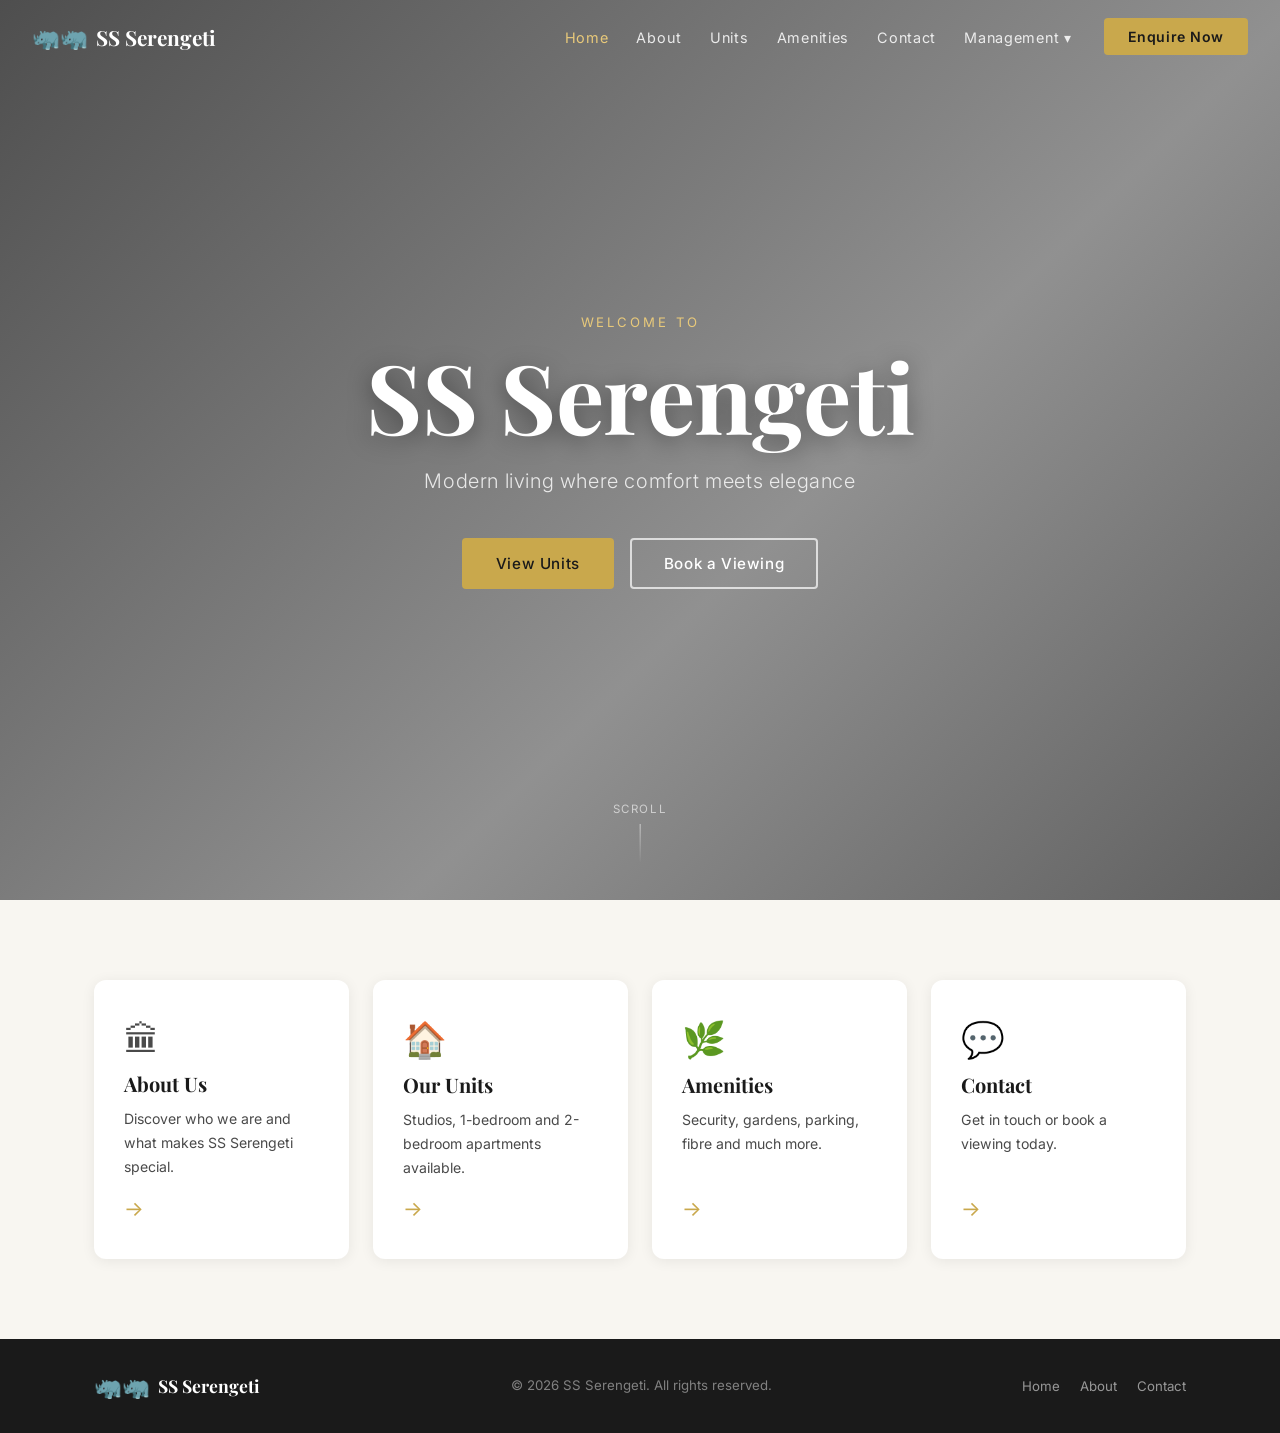
==== commit 70e1d4d7: "Add Asset Register and Incident Reporting system - assets.html: full CRUD asset tracker with 24 seed" ====
--- a/index.html
+++ b/index.html
@@ -24,6 +24,13 @@
         <li><a href="units.html">Units</a></li>
         <li><a href="amenities.html">Amenities</a></li>
         <li><a href="contact.html">Contact</a></li>
+        <li class="nav-dropdown">
+          <a href="#" class="dropdown-toggle">Management &#x25BE;</a>
+          <ul class="dropdown-menu">
+            <li><a href="assets.html">&#x1F4CB; Asset Register</a></li>
+            <li><a href="incidents.html">&#x26A0; Incident Reports</a></li>
+          </ul>
+        </li>
       </ul>
       <a href="contact.html" class="nav-cta">Enquire Now</a>
       <button class="hamburger" id="hamburger" aria-label="Menu">&#9776;</button>
@@ -34,6 +41,8 @@
       <li><a href="units.html">Units</a></li>
       <li><a href="amenities.html">Amenities</a></li>
       <li><a href="contact.html">Contact</a></li>
+      <li><a href="assets.html">Asset Register</a></li>
+      <li><a href="incidents.html">Incident Reports</a></li>
     </ul>
   </nav>
 
--- a/style.css
+++ b/style.css
@@ -903,3 +903,417 @@
   .values-grid { grid-template-columns: 1fr; }
   .page-banner { height: 260px; }
 }
+
+/* ─────────────────────────────────────────
+   NAV DROPDOWN — Management menu
+───────────────────────────────────────── */
+.nav-dropdown { position: relative; }
+
+.dropdown-toggle { cursor: pointer; }
+
+.dropdown-menu {
+  display: none;
+  position: absolute;
+  top: calc(100% + 8px);
+  left: 0;
+  background: rgba(22,22,22,0.98);
+  min-width: 200px;
+  border-radius: 8px;
+  padding: 8px 0;
+  box-shadow: 0 10px 32px rgba(0,0,0,0.35);
+  list-style: none;
+  z-index: 50;
+  border-top: 2px solid var(--gold);
+}
+
+.nav-dropdown:hover .dropdown-menu { display: block; }
+
+.dropdown-menu li a {
+  display: block;
+  padding: 10px 20px;
+  color: rgba(255,255,255,0.8);
+  font-size: 0.88rem;
+  transition: all var(--trans);
+}
+
+.dropdown-menu li a:hover,
+.dropdown-menu li a.active {
+  color: var(--gold-lt);
+  background: rgba(255,255,255,0.05);
+  padding-left: 26px;
+}
+
+/* ─────────────────────────────────────────
+   MANAGEMENT PAGES — shared layout
+───────────────────────────────────────── */
+.mgmt-stats-bar {
+  background: var(--dark);
+  padding: 0;
+}
+
+.mgmt-stats-inner {
+  display: flex;
+  border-top: 1px solid rgba(255,255,255,0.08);
+}
+
+.mgmt-stat {
+  flex: 1;
+  text-align: center;
+  padding: 22px 12px;
+  border-right: 1px solid rgba(255,255,255,0.08);
+}
+.mgmt-stat:last-child { border-right: none; }
+
+.mgmt-stat-num {
+  display: block;
+  font-family: 'Playfair Display', serif;
+  font-size: 2rem;
+  font-weight: 700;
+  color: var(--gold);
+  line-height: 1;
+}
+.mgmt-stat-num.good   { color: #4ade80; }
+.mgmt-stat-num.fair   { color: #facc15; }
+.mgmt-stat-num.repair { color: #fb923c; }
+.mgmt-stat-num.oos    { color: #f87171; }
+
+.mgmt-stat-label {
+  display: block;
+  font-size: 0.72rem;
+  text-transform: uppercase;
+  letter-spacing: 0.1em;
+  color: rgba(255,255,255,0.5);
+  margin-top: 5px;
+}
+
+.mgmt-toolbar {
+  background: var(--white);
+  border-bottom: 1px solid #ece8e0;
+  padding: 16px 0;
+  position: sticky;
+  top: 0;
+  z-index: 10;
+  box-shadow: 0 2px 12px rgba(0,0,0,0.06);
+}
+
+.mgmt-toolbar-inner {
+  display: flex;
+  align-items: center;
+  gap: 12px;
+  flex-wrap: wrap;
+}
+
+.cat-filters {
+  display: flex;
+  gap: 8px;
+  flex-wrap: wrap;
+  flex: 1;
+}
+
+.cat-btn {
+  padding: 6px 16px;
+  border-radius: 20px;
+  border: 1.5px solid #ddd;
+  background: var(--white);
+  font-size: 0.82rem;
+  font-weight: 500;
+  cursor: pointer;
+  transition: all var(--trans);
+  color: var(--text);
+  font-family: 'Inter', sans-serif;
+}
+.cat-btn:hover { border-color: var(--gold); color: var(--dark); }
+.cat-btn.active { background: var(--gold); border-color: var(--gold); color: var(--dark); }
+
+.toolbar-actions { display: flex; gap: 10px; flex-shrink: 0; }
+
+.btn-outline-dk {
+  background: transparent;
+  color: var(--dark);
+  border: 2px solid var(--dark);
+}
+.btn-outline-dk:hover { background: var(--dark); color: var(--white); }
+
+.mgmt-content { padding: 36px 0 80px; background: var(--light); }
+
+/* ─────────────────────────────────────────
+   ASSET TABLE
+───────────────────────────────────────── */
+.asset-table-wrap {
+  background: var(--white);
+  border-radius: var(--radius);
+  box-shadow: var(--shadow);
+  overflow-x: auto;
+}
+
+table.asset-table {
+  width: 100%;
+  border-collapse: collapse;
+  font-size: 0.87rem;
+  min-width: 860px;
+}
+
+.asset-table thead { background: var(--dark); }
+
+.asset-table th {
+  padding: 13px 15px;
+  text-align: left;
+  font-weight: 500;
+  font-size: 0.75rem;
+  letter-spacing: 0.08em;
+  text-transform: uppercase;
+  color: rgba(255,255,255,0.8);
+  white-space: nowrap;
+}
+
+.asset-table td {
+  padding: 12px 15px;
+  border-bottom: 1px solid #f2ede6;
+  color: var(--text);
+  vertical-align: middle;
+}
+
+.asset-table tbody tr:hover { background: #faf8f4; }
+.asset-table tbody tr:last-child td { border-bottom: none; }
+
+.tbl-id { color: #bbb; font-size: 0.78rem; }
+.tbl-notes { max-width: 200px; font-size: 0.8rem; color: #999; }
+.nowrap { white-space: nowrap; }
+
+.tbl-empty { text-align: center; padding: 50px 20px; color: #aaa; }
+
+/* ─────────────────────────────────────────
+   BADGES
+───────────────────────────────────────── */
+.badge {
+  display: inline-block;
+  padding: 3px 10px;
+  border-radius: 12px;
+  font-size: 0.74rem;
+  font-weight: 600;
+  letter-spacing: 0.03em;
+  white-space: nowrap;
+}
+
+/* Condition badges */
+.badge-cond-good     { background: #dcfce7; color: #166534; }
+.badge-cond-fair     { background: #fef9c3; color: #854d0e; }
+.badge-cond-repair   { background: #fee2e2; color: #991b1b; }
+.badge-cond-oos      { background: #e5e7eb; color: #374151; }
+
+/* Category badges */
+.badge-cat-tools    { background: #dbeafe; color: #1e40af; }
+.badge-cat-clean    { background: #d1fae5; color: #065f46; }
+.badge-cat-cctv     { background: #ede9fe; color: #5b21b6; }
+.badge-cat-remote   { background: #fef3c7; color: #92400e; }
+.badge-cat-fire     { background: #fee2e2; color: #991b1b; }
+.badge-cat-ladder   { background: #fef9c3; color: #78350f; }
+.badge-cat-keys     { background: #f3f4f6; color: #374151; }
+.badge-cat-repairs  { background: #ffedd5; color: #9a3412; }
+.badge-cat-other    { background: #f3f4f6; color: #6b7280; }
+
+/* ─────────────────────────────────────────
+   TABLE ACTION BUTTONS
+───────────────────────────────────────── */
+.tbl-btn {
+  padding: 5px 12px;
+  border-radius: 4px;
+  border: none;
+  font-size: 0.78rem;
+  font-weight: 600;
+  cursor: pointer;
+  transition: all var(--trans);
+  font-family: 'Inter', sans-serif;
+  margin-right: 4px;
+}
+.tbl-edit { background: #dbeafe; color: #1d4ed8; }
+.tbl-edit:hover { background: #1d4ed8; color: #fff; }
+.tbl-del  { background: #fee2e2; color: #dc2626; }
+.tbl-del:hover  { background: #dc2626; color: #fff; }
+
+/* ─────────────────────────────────────────
+   MODAL
+───────────────────────────────────────── */
+.modal-overlay {
+  display: none;
+  position: fixed;
+  inset: 0;
+  background: rgba(0,0,0,0.6);
+  z-index: 300;
+  align-items: center;
+  justify-content: center;
+  padding: 20px;
+}
+.modal-overlay.open { display: flex; }
+
+.modal-box {
+  background: var(--white);
+  border-radius: var(--radius);
+  padding: 40px;
+  width: 100%;
+  max-width: 560px;
+  max-height: 90vh;
+  overflow-y: auto;
+  animation: fadeUp 0.22s ease both;
+}
+
+.modal-wide { max-width: 680px; }
+
+.modal-header {
+  display: flex;
+  align-items: center;
+  justify-content: space-between;
+  margin-bottom: 28px;
+  padding-bottom: 16px;
+  border-bottom: 1px solid #eee;
+}
+.modal-header h3 { font-size: 1.4rem; }
+
+.modal-close {
+  background: none;
+  border: none;
+  font-size: 1.3rem;
+  cursor: pointer;
+  color: #999;
+  line-height: 1;
+  padding: 4px;
+  border-radius: 4px;
+  transition: all var(--trans);
+}
+.modal-close:hover { color: var(--dark); background: #f3f4f6; }
+
+.modal-grid {
+  display: grid;
+  grid-template-columns: 1fr 1fr;
+  gap: 16px;
+  margin-bottom: 8px;
+}
+.modal-full { grid-column: 1 / -1; }
+
+.modal-actions {
+  display: flex;
+  gap: 12px;
+  margin-top: 20px;
+  padding-top: 20px;
+  border-top: 1px solid #eee;
+}
+
+/* ─────────────────────────────────────────
+   INCIDENT CARDS
+───────────────────────────────────────── */
+.inc-card {
+  background: var(--white);
+  border-radius: var(--radius);
+  border-left: 5px solid #ccc;
+  padding: 24px 28px;
+  margin-bottom: 16px;
+  box-shadow: 0 2px 12px rgba(0,0,0,0.06);
+  transition: box-shadow var(--trans);
+}
+.inc-card:hover { box-shadow: 0 6px 24px rgba(0,0,0,0.1); }
+
+.inc-card-top {
+  display: flex;
+  align-items: flex-start;
+  justify-content: space-between;
+  gap: 16px;
+  margin-bottom: 12px;
+}
+
+.inc-card-left { flex: 1; }
+
+.inc-badge {
+  display: inline-block;
+  padding: 3px 10px;
+  border-radius: 12px;
+  font-size: 0.72rem;
+  font-weight: 700;
+  letter-spacing: 0.06em;
+  text-transform: uppercase;
+  margin-bottom: 8px;
+}
+.p-low      { background: #dbeafe; color: #1e40af; }
+.p-medium   { background: #fef9c3; color: #854d0e; }
+.p-high     { background: #ffedd5; color: #9a3412; }
+.p-critical { background: #fee2e2; color: #991b1b; }
+
+.inc-title {
+  font-size: 1.15rem;
+  color: var(--dark);
+  margin-bottom: 8px;
+}
+
+.inc-meta {
+  display: flex;
+  flex-wrap: wrap;
+  gap: 12px;
+  font-size: 0.82rem;
+  color: #888;
+}
+
+.inc-status {
+  padding: 5px 14px;
+  border-radius: 20px;
+  font-size: 0.78rem;
+  font-weight: 700;
+  letter-spacing: 0.06em;
+  text-transform: uppercase;
+  white-space: nowrap;
+  flex-shrink: 0;
+}
+.s-open     { background: #fee2e2; color: #dc2626; }
+.s-progress { background: #fef9c3; color: #854d0e; }
+.s-resolved { background: #dcfce7; color: #166534; }
+
+.inc-desc {
+  font-size: 0.9rem;
+  color: var(--text);
+  line-height: 1.65;
+  margin-bottom: 16px;
+}
+
+.inc-actions {
+  display: flex;
+  align-items: center;
+  gap: 12px;
+  flex-wrap: wrap;
+  padding-top: 14px;
+  border-top: 1px solid #f0ece4;
+}
+
+.inc-status-wrap {
+  display: flex;
+  align-items: center;
+  gap: 8px;
+}
+
+.status-select {
+  padding: 5px 10px;
+  border: 1.5px solid #ddd;
+  border-radius: 6px;
+  font-family: 'Inter', sans-serif;
+  font-size: 0.82rem;
+  cursor: pointer;
+  outline: none;
+  transition: border-color var(--trans);
+}
+.status-select:focus { border-color: var(--gold); }
+
+/* ─────────────────────────────────────────
+   RESPONSIVE — management pages
+───────────────────────────────────────── */
+@media (max-width: 900px) {
+  .mgmt-stats-inner { flex-wrap: wrap; }
+  .mgmt-stat { flex: 0 0 33.3%; }
+  .cat-filters { display: none; }
+  .modal-grid { grid-template-columns: 1fr; }
+  .inc-card-top { flex-direction: column; }
+}
+
+@media (max-width: 600px) {
+  .mgmt-stat { flex: 0 0 50%; }
+  .modal-box { padding: 24px 18px; }
+  .inc-actions { flex-direction: column; align-items: flex-start; }
+  .toolbar-actions { width: 100%; }
+  .toolbar-actions .btn { flex: 1; text-align: center; }
+}
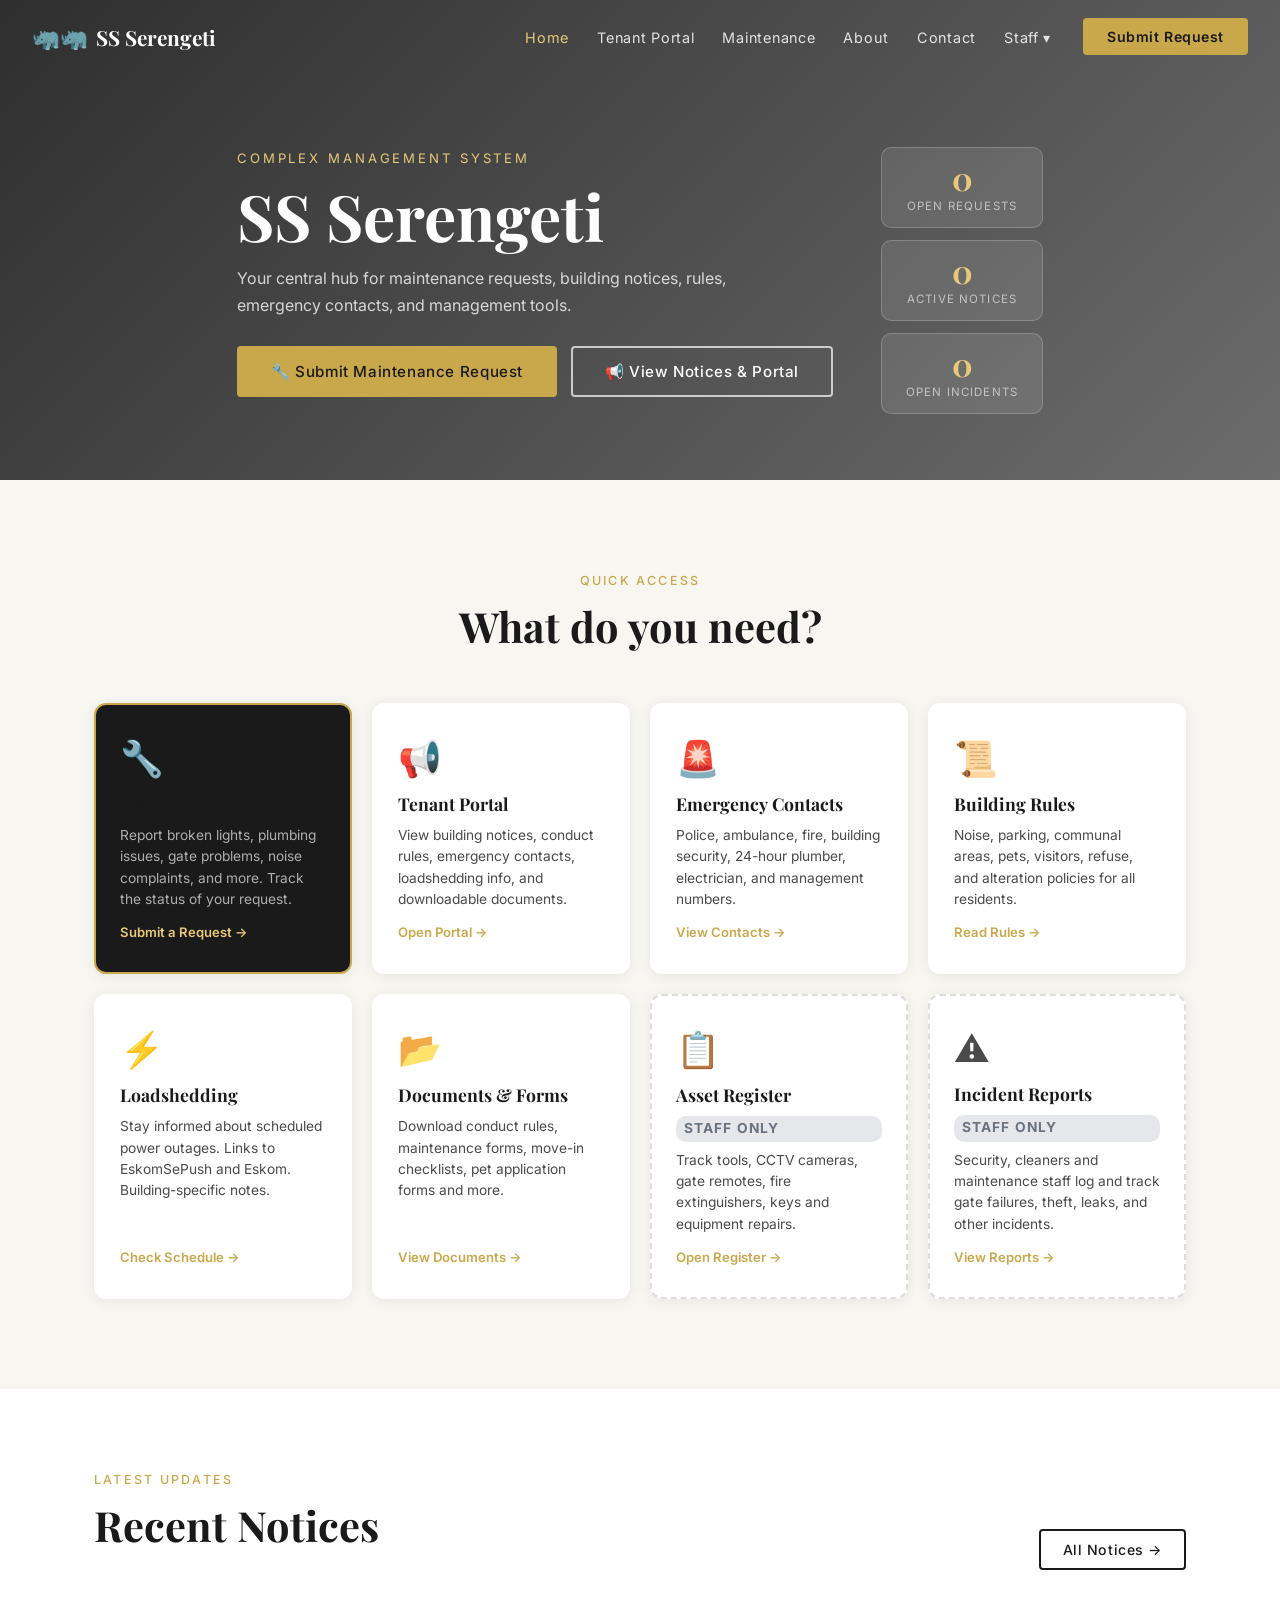
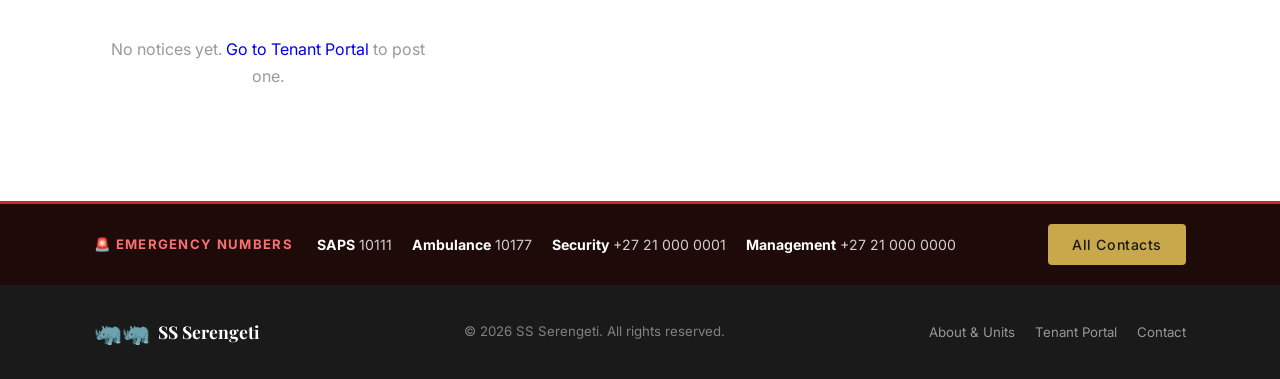
==== commit e5d4924a: "Add maintenance request system and tenant portal; redesign as complex management system - maintenanc" ====
--- a/index.html
+++ b/index.html
@@ -3,7 +3,7 @@
 <head>
   <meta charset="UTF-8" />
   <meta name="viewport" content="width=device-width, initial-scale=1.0" />
-  <title>SS Serengeti — Luxury Residential Complex</title>
+  <title>SS Serengeti — Complex Management System</title>
   <link rel="stylesheet" href="style.css" />
   <link href="https://fonts.googleapis.com/css2?family=Playfair+Display:wght@400;600;700&family=Inter:wght@300;400;500&display=swap" rel="stylesheet" />
 </head>
@@ -20,79 +20,156 @@
       </div>
       <ul class="nav-links">
         <li><a href="index.html" class="active">Home</a></li>
+        <li><a href="portal.html">Tenant Portal</a></li>
+        <li><a href="maintenance.html">Maintenance</a></li>
         <li><a href="about.html">About</a></li>
-        <li><a href="units.html">Units</a></li>
-        <li><a href="amenities.html">Amenities</a></li>
         <li><a href="contact.html">Contact</a></li>
         <li class="nav-dropdown">
-          <a href="#" class="dropdown-toggle">Management &#x25BE;</a>
+          <a href="#" class="dropdown-toggle">Staff &#x25BE;</a>
           <ul class="dropdown-menu">
             <li><a href="assets.html">&#x1F4CB; Asset Register</a></li>
             <li><a href="incidents.html">&#x26A0; Incident Reports</a></li>
           </ul>
         </li>
       </ul>
-      <a href="contact.html" class="nav-cta">Enquire Now</a>
+      <a href="maintenance.html" class="nav-cta">Submit Request</a>
       <button class="hamburger" id="hamburger" aria-label="Menu">&#9776;</button>
     </div>
     <ul class="mobile-menu" id="mobileMenu">
       <li><a href="index.html">Home</a></li>
+      <li><a href="portal.html">Tenant Portal</a></li>
+      <li><a href="maintenance.html">Maintenance</a></li>
       <li><a href="about.html">About</a></li>
-      <li><a href="units.html">Units</a></li>
-      <li><a href="amenities.html">Amenities</a></li>
       <li><a href="contact.html">Contact</a></li>
       <li><a href="assets.html">Asset Register</a></li>
       <li><a href="incidents.html">Incident Reports</a></li>
     </ul>
   </nav>
 
-  <!-- HERO -->
-  <section class="hero" id="home">
-    <div class="hero-overlay"></div>
-    <div class="hero-content">
-      <p class="hero-pre">Welcome to</p>
-      <h1 class="hero-title">SS Serengeti</h1>
-      <p class="hero-sub">Modern living where comfort meets elegance</p>
-      <div class="hero-actions">
-        <a href="units.html" class="btn btn-primary">View Units</a>
-        <a href="contact.html" class="btn btn-outline">Book a Viewing</a>
-      </div>
-    </div>
-    <div class="hero-scroll">
-      <span>Scroll</span>
-      <div class="scroll-line"></div>
+  <!-- DASHBOARD HERO -->
+  <div class="dash-hero">
+    <div class="dash-hero-overlay"></div>
+    <div class="container dash-hero-inner">
+      <div class="dash-hero-text">
+        <p class="hero-pre">Complex Management System</p>
+        <h1 class="dash-title">SS Serengeti</h1>
+        <p class="dash-sub">Your central hub for maintenance requests, building notices, rules, emergency contacts, and management tools.</p>
+        <div class="dash-hero-actions">
+          <a href="maintenance.html" class="btn btn-primary">&#x1F527; Submit Maintenance Request</a>
+          <a href="portal.html" class="btn btn-outline">&#x1F4E2; View Notices &amp; Portal</a>
+        </div>
+      </div>
+      <div class="dash-hero-stats" id="heroStats">
+        <div class="dash-stat-pill" id="heroMaint">
+          <span class="dsp-num">—</span>
+          <span class="dsp-label">Open Requests</span>
+        </div>
+        <div class="dash-stat-pill" id="heroNotices">
+          <span class="dsp-num">—</span>
+          <span class="dsp-label">Active Notices</span>
+        </div>
+        <div class="dash-stat-pill" id="heroIncidents">
+          <span class="dsp-num">—</span>
+          <span class="dsp-label">Open Incidents</span>
+        </div>
+      </div>
+    </div>
+  </div>
+
+  <!-- QUICK ACCESS GRID -->
+  <section class="dash-modules">
+    <div class="container">
+      <p class="section-label center">Quick Access</p>
+      <h2 class="section-title center">What do you need?</h2>
+      <div class="modules-grid">
+
+        <a href="maintenance.html" class="module-card module-primary">
+          <div class="module-icon">&#x1F527;</div>
+          <h3>Maintenance Request</h3>
+          <p>Report broken lights, plumbing issues, gate problems, noise complaints, and more. Track the status of your request.</p>
+          <span class="module-arrow">Submit a Request &#8594;</span>
+        </a>
+
+        <a href="portal.html" class="module-card">
+          <div class="module-icon">&#x1F4E2;</div>
+          <h3>Tenant Portal</h3>
+          <p>View building notices, conduct rules, emergency contacts, loadshedding info, and downloadable documents.</p>
+          <span class="module-arrow">Open Portal &#8594;</span>
+        </a>
+
+        <a href="portal.html#contacts" onclick="sessionStorage.setItem('portalTab','contacts')" class="module-card">
+          <div class="module-icon">&#x1F6A8;</div>
+          <h3>Emergency Contacts</h3>
+          <p>Police, ambulance, fire, building security, 24-hour plumber, electrician, and management numbers.</p>
+          <span class="module-arrow">View Contacts &#8594;</span>
+        </a>
+
+        <a href="portal.html" onclick="sessionStorage.setItem('portalTab','rules')" class="module-card">
+          <div class="module-icon">&#x1F4DC;</div>
+          <h3>Building Rules</h3>
+          <p>Noise, parking, communal areas, pets, visitors, refuse, and alteration policies for all residents.</p>
+          <span class="module-arrow">Read Rules &#8594;</span>
+        </a>
+
+        <a href="portal.html" onclick="sessionStorage.setItem('portalTab','loadshedding')" class="module-card">
+          <div class="module-icon">&#x26A1;</div>
+          <h3>Loadshedding</h3>
+          <p>Stay informed about scheduled power outages. Links to EskomSePush and Eskom. Building-specific notes.</p>
+          <span class="module-arrow">Check Schedule &#8594;</span>
+        </a>
+
+        <a href="portal.html" onclick="sessionStorage.setItem('portalTab','documents')" class="module-card">
+          <div class="module-icon">&#x1F4C2;</div>
+          <h3>Documents &amp; Forms</h3>
+          <p>Download conduct rules, maintenance forms, move-in checklists, pet application forms and more.</p>
+          <span class="module-arrow">View Documents &#8594;</span>
+        </a>
+
+        <a href="assets.html" class="module-card module-staff">
+          <div class="module-icon">&#x1F4CB;</div>
+          <h3>Asset Register</h3>
+          <p class="module-staff-tag">Staff Only</p>
+          <p>Track tools, CCTV cameras, gate remotes, fire extinguishers, keys and equipment repairs.</p>
+          <span class="module-arrow">Open Register &#8594;</span>
+        </a>
+
+        <a href="incidents.html" class="module-card module-staff">
+          <div class="module-icon">&#x26A0;</div>
+          <h3>Incident Reports</h3>
+          <p class="module-staff-tag">Staff Only</p>
+          <p>Security, cleaners and maintenance staff log and track gate failures, theft, leaks, and other incidents.</p>
+          <span class="module-arrow">View Reports &#8594;</span>
+        </a>
+
+      </div>
     </div>
   </section>
 
-  <!-- QUICK LINKS -->
-  <section class="quick-links">
+  <!-- LIVE NOTICES PREVIEW -->
+  <section class="dash-notices">
     <div class="container">
-      <div class="ql-grid">
-        <a href="about.html" class="ql-card">
-          <div class="ql-icon">&#x1F3DB;</div>
-          <h3>About Us</h3>
-          <p>Discover who we are and what makes SS Serengeti special.</p>
-          <span class="ql-arrow">&#8594;</span>
-        </a>
-        <a href="units.html" class="ql-card">
-          <div class="ql-icon">&#x1F3E0;</div>
-          <h3>Our Units</h3>
-          <p>Studios, 1-bedroom and 2-bedroom apartments available.</p>
-          <span class="ql-arrow">&#8594;</span>
-        </a>
-        <a href="amenities.html" class="ql-card">
-          <div class="ql-icon">&#x1F33F;</div>
-          <h3>Amenities</h3>
-          <p>Security, gardens, parking, fibre and much more.</p>
-          <span class="ql-arrow">&#8594;</span>
-        </a>
-        <a href="contact.html" class="ql-card">
-          <div class="ql-icon">&#x1F4AC;</div>
-          <h3>Contact</h3>
-          <p>Get in touch or book a viewing today.</p>
-          <span class="ql-arrow">&#8594;</span>
-        </a>
-      </div>
+      <div class="dash-section-header">
+        <div>
+          <p class="section-label">Latest Updates</p>
+          <h2 class="section-title">Recent Notices</h2>
+        </div>
+        <a href="portal.html" class="btn btn-outline-dk btn-sm">All Notices &#8594;</a>
+      </div>
+      <div id="dashNoticeList" class="dash-notice-grid"></div>
+    </div>
+  </section>
+
+  <!-- EMERGENCY STRIP -->
+  <section class="emerg-strip">
+    <div class="container emerg-strip-inner">
+      <span class="emerg-strip-label">&#x1F6A8; Emergency Numbers</span>
+      <div class="emerg-numbers">
+        <a href="tel:10111" class="emerg-num"><strong>SAPS</strong> 10111</a>
+        <a href="tel:10177" class="emerg-num"><strong>Ambulance</strong> 10177</a>
+        <a href="tel:+27210000001" class="emerg-num"><strong>Security</strong> +27 21 000 0001</a>
+        <a href="tel:+27210000000" class="emerg-num"><strong>Management</strong> +27 21 000 0000</a>
+      </div>
+      <a href="portal.html" class="btn btn-primary btn-sm" style="flex-shrink:0">All Contacts</a>
     </div>
   </section>
 
@@ -105,13 +182,59 @@
       </div>
       <p class="footer-copy">&copy; 2026 SS Serengeti. All rights reserved.</p>
       <div class="footer-links">
-        <a href="index.html">Home</a>
-        <a href="about.html">About</a>
+        <a href="about.html">About &amp; Units</a>
+        <a href="portal.html">Tenant Portal</a>
         <a href="contact.html">Contact</a>
       </div>
     </div>
   </footer>
 
   <script src="script.js"></script>
+  <script>
+    // Pull live counts from localStorage to populate hero stats
+    function loadDashStats() {
+      const mRaw = localStorage.getItem('ss_maintenance');
+      const nRaw = localStorage.getItem('ss_notices');
+      const iRaw = localStorage.getItem('ss_incidents');
+
+      const requests  = mRaw ? JSON.parse(mRaw) : [];
+      const notices   = nRaw ? JSON.parse(nRaw)  : [];
+      const incidents = iRaw ? JSON.parse(iRaw)  : [];
+
+      const openReqs = requests.filter(r => r.status !== 'Completed' && r.status !== 'Cannot Fix').length;
+      const openInc  = incidents.filter(i => i.status !== 'Resolved').length;
+
+      document.getElementById('heroMaint').querySelector('.dsp-num').textContent    = openReqs  || '0';
+      document.getElementById('heroNotices').querySelector('.dsp-num').textContent  = notices.length || '0';
+      document.getElementById('heroIncidents').querySelector('.dsp-num').textContent = openInc   || '0';
+
+      // Render up to 3 latest notices
+      const catColor = { 'Alert':'badge-cond-repair','Notice':'badge-cat-tools','Reminder':'badge-cat-remote','Event':'badge-cat-clean' };
+      const latest = [...notices].sort((a,b) => {
+        if (a.pinned && !b.pinned) return -1;
+        if (!a.pinned && b.pinned) return 1;
+        return b.date.localeCompare(a.date);
+      }).slice(0,3);
+
+      const container = document.getElementById('dashNoticeList');
+      if (!latest.length) {
+        container.innerHTML = '<p style="color:#999;text-align:center;padding:30px 0">No notices yet. <a href="portal.html">Go to Tenant Portal</a> to post one.</p>';
+        return;
+      }
+      container.innerHTML = latest.map(n => `
+        <div class="dash-notice-card">
+          <div style="display:flex;align-items:center;gap:8px;margin-bottom:10px;flex-wrap:wrap">
+            ${n.pinned ? '<span style="font-size:0.75rem;background:#fef3c7;color:#92400e;padding:2px 8px;border-radius:10px;font-weight:600">&#x1F4CC; Pinned</span>' : ''}
+            <span class="badge ${catColor[n.category]||'badge-cat-other'}">${n.category}</span>
+            <span style="font-size:0.78rem;color:#bbb">${n.date}</span>
+          </div>
+          <h4>${n.title}</h4>
+          <p>${n.body.length > 120 ? n.body.slice(0,120) + '…' : n.body}</p>
+          <a href="portal.html" style="font-size:0.82rem;color:var(--gold);font-weight:500">Read more &#8594;</a>
+        </div>`).join('');
+    }
+
+    loadDashStats();
+  </script>
 </body>
 </html>
--- a/style.css
+++ b/style.css
@@ -1317,3 +1317,631 @@
   .toolbar-actions { width: 100%; }
   .toolbar-actions .btn { flex: 1; text-align: center; }
 }
+
+/* ─────────────────────────────────────────
+   DASHBOARD HERO (index.html)
+───────────────────────────────────────── */
+.dash-hero {
+  position: relative;
+  min-height: 480px;
+  background: url('serengeti.jpg') center 40% / cover no-repeat;
+  display: flex;
+  align-items: center;
+  padding-top: 80px;
+}
+
+.dash-hero-overlay {
+  position: absolute;
+  inset: 0;
+  background: linear-gradient(135deg, rgba(10,10,10,0.85) 0%, rgba(10,10,10,0.6) 100%);
+}
+
+.dash-hero-inner {
+  position: relative;
+  z-index: 2;
+  display: flex;
+  align-items: flex-start;
+  justify-content: space-between;
+  gap: 48px;
+  flex-wrap: wrap;
+  padding: 48px 24px;
+}
+
+.dash-hero-text { flex: 1; min-width: 280px; }
+
+.dash-title {
+  font-size: clamp(2.4rem, 5vw, 4rem);
+  color: var(--white);
+  line-height: 1.1;
+  margin-bottom: 14px;
+}
+
+.dash-sub {
+  color: rgba(255,255,255,0.78);
+  font-size: 1rem;
+  line-height: 1.65;
+  margin-bottom: 28px;
+  max-width: 560px;
+}
+
+.dash-hero-actions { display: flex; gap: 14px; flex-wrap: wrap; }
+
+.dash-hero-stats {
+  display: flex;
+  flex-direction: column;
+  gap: 12px;
+  flex-shrink: 0;
+}
+
+.dash-stat-pill {
+  background: rgba(255,255,255,0.1);
+  border: 1px solid rgba(255,255,255,0.2);
+  border-radius: 10px;
+  padding: 14px 24px;
+  text-align: center;
+  min-width: 140px;
+  backdrop-filter: blur(4px);
+}
+
+.dsp-num {
+  display: block;
+  font-family: 'Playfair Display', serif;
+  font-size: 2rem;
+  color: var(--gold-lt);
+  font-weight: 700;
+  line-height: 1;
+}
+
+.dsp-label {
+  display: block;
+  font-size: 0.72rem;
+  text-transform: uppercase;
+  letter-spacing: 0.1em;
+  color: rgba(255,255,255,0.6);
+  margin-top: 5px;
+}
+
+/* ─────────────────────────────────────────
+   DASHBOARD MODULES GRID
+───────────────────────────────────────── */
+.dash-modules {
+  padding: 90px 0;
+  background: var(--light);
+}
+
+.dash-modules .section-title { margin-bottom: 52px; }
+
+.modules-grid {
+  display: grid;
+  grid-template-columns: repeat(4, 1fr);
+  gap: 20px;
+}
+
+.module-card {
+  background: var(--white);
+  border-radius: var(--radius);
+  padding: 32px 24px;
+  box-shadow: 0 2px 14px rgba(0,0,0,0.07);
+  border: 2px solid transparent;
+  transition: all var(--trans);
+  display: flex;
+  flex-direction: column;
+  gap: 8px;
+  text-decoration: none;
+  color: var(--text);
+}
+
+.module-card:hover {
+  border-color: var(--gold);
+  transform: translateY(-5px);
+  box-shadow: var(--shadow);
+}
+
+.module-primary {
+  background: var(--dark);
+  border-color: var(--gold);
+}
+
+.module-primary h3 { color: var(--white); }
+.module-primary p  { color: rgba(255,255,255,0.65); }
+.module-primary .module-arrow { color: var(--gold-lt); }
+
+.module-staff {
+  border-style: dashed;
+  border-color: #ddd;
+}
+
+.module-icon { font-size: 2.2rem; margin-bottom: 4px; }
+
+.module-card h3 {
+  font-size: 1.1rem;
+  color: var(--dark);
+  margin-bottom: 2px;
+}
+
+.module-card p { font-size: 0.86rem; flex: 1; line-height: 1.55; }
+
+.module-arrow {
+  font-size: 0.82rem;
+  font-weight: 600;
+  color: var(--gold);
+  margin-top: 6px;
+  transition: transform var(--trans);
+  display: inline-block;
+}
+
+.module-card:hover .module-arrow { transform: translateX(4px); }
+
+.module-staff-tag {
+  display: inline-block;
+  background: #e5e7eb;
+  color: #6b7280;
+  font-size: 0.68rem;
+  font-weight: 700;
+  text-transform: uppercase;
+  letter-spacing: 0.08em;
+  padding: 2px 8px;
+  border-radius: 10px;
+  flex: 0;
+}
+
+/* ─────────────────────────────────────────
+   DASHBOARD NOTICES SECTION
+───────────────────────────────────────── */
+.dash-notices {
+  padding: 80px 0;
+  background: var(--white);
+}
+
+.dash-section-header {
+  display: flex;
+  align-items: flex-end;
+  justify-content: space-between;
+  margin-bottom: 36px;
+  flex-wrap: wrap;
+  gap: 16px;
+}
+
+.dash-notice-grid {
+  display: grid;
+  grid-template-columns: repeat(3, 1fr);
+  gap: 24px;
+}
+
+.dash-notice-card {
+  background: var(--light);
+  border-radius: var(--radius);
+  padding: 24px;
+  border-left: 4px solid var(--gold);
+}
+
+.dash-notice-card h4 {
+  font-size: 1rem;
+  margin-bottom: 8px;
+  color: var(--dark);
+}
+
+.dash-notice-card p {
+  font-size: 0.87rem;
+  color: var(--text);
+  line-height: 1.6;
+  margin-bottom: 12px;
+}
+
+/* ─────────────────────────────────────────
+   EMERGENCY STRIP
+───────────────────────────────────────── */
+.emerg-strip {
+  background: #1f0a0a;
+  padding: 20px 0;
+  border-top: 3px solid #dc2626;
+}
+
+.emerg-strip-inner {
+  display: flex;
+  align-items: center;
+  gap: 24px;
+  flex-wrap: wrap;
+}
+
+.emerg-strip-label {
+  color: #f87171;
+  font-size: 0.82rem;
+  font-weight: 700;
+  text-transform: uppercase;
+  letter-spacing: 0.1em;
+  flex-shrink: 0;
+}
+
+.emerg-numbers {
+  display: flex;
+  gap: 20px;
+  flex: 1;
+  flex-wrap: wrap;
+}
+
+.emerg-num {
+  color: rgba(255,255,255,0.8);
+  font-size: 0.88rem;
+  text-decoration: none;
+  transition: color var(--trans);
+}
+
+.emerg-num:hover { color: #f87171; }
+.emerg-num strong { color: var(--white); }
+
+/* ─────────────────────────────────────────
+   TAB BAR
+───────────────────────────────────────── */
+.tab-bar-wrap {
+  background: var(--white);
+  border-bottom: 1px solid #ece8e0;
+  position: sticky;
+  top: 0;
+  z-index: 10;
+  box-shadow: 0 2px 8px rgba(0,0,0,0.05);
+}
+
+.tab-bar {
+  display: flex;
+  gap: 0;
+  overflow-x: auto;
+}
+
+.tab-btn {
+  padding: 16px 24px;
+  border: none;
+  background: none;
+  font-family: 'Inter', sans-serif;
+  font-size: 0.9rem;
+  font-weight: 500;
+  color: var(--text);
+  cursor: pointer;
+  white-space: nowrap;
+  border-bottom: 3px solid transparent;
+  transition: all var(--trans);
+}
+
+.tab-btn:hover { color: var(--dark); background: var(--light); }
+
+.tab-btn.active {
+  color: var(--dark);
+  border-bottom-color: var(--gold);
+  font-weight: 600;
+}
+
+/* ─────────────────────────────────────────
+   MAINTENANCE SUBMIT PAGE
+───────────────────────────────────────── */
+.maint-submit-grid {
+  display: grid;
+  grid-template-columns: 1fr 1.3fr;
+  gap: 60px;
+  align-items: start;
+  padding: 60px 0 80px;
+}
+
+.maint-info h2 { margin-bottom: 16px; }
+.maint-info > p { margin-bottom: 28px; }
+
+.maint-categories h4,
+.response-times h4 {
+  font-size: 0.82rem;
+  text-transform: uppercase;
+  letter-spacing: 0.1em;
+  color: var(--gold);
+  margin-bottom: 14px;
+  font-family: 'Inter', sans-serif;
+  font-weight: 600;
+}
+
+.maint-cat-list {
+  list-style: none;
+  display: flex;
+  flex-direction: column;
+  gap: 10px;
+  margin-bottom: 32px;
+}
+
+.maint-cat-list li {
+  display: flex;
+  align-items: center;
+  gap: 10px;
+  font-size: 0.9rem;
+  color: var(--text);
+}
+
+.maint-cat-list li span { font-size: 1.2rem; }
+
+.response-times { margin-top: 8px; }
+
+.rt-item {
+  display: flex;
+  align-items: center;
+  gap: 12px;
+  padding: 10px 0;
+  border-bottom: 1px solid #f0ece4;
+  font-size: 0.88rem;
+}
+
+/* Urgency badges */
+.badge-urg-emergency { background: #fee2e2; color: #991b1b; }
+.badge-urg-urgent    { background: #ffedd5; color: #9a3412; }
+.badge-urg-normal    { background: #dbeafe; color: #1e40af; }
+.badge-urg-low       { background: #f3f4f6; color: #6b7280; }
+
+/* Maintenance status badges */
+.badge-stat-pending  { background: #fef9c3; color: #854d0e; }
+.badge-stat-ack      { background: #dbeafe; color: #1e40af; }
+.badge-stat-progress { background: #ffedd5; color: #9a3412; }
+.badge-stat-done     { background: #dcfce7; color: #166534; }
+.badge-stat-cannot   { background: #e5e7eb; color: #374151; }
+
+.maint-form-card {
+  background: var(--white);
+  border-radius: var(--radius);
+  padding: 40px;
+  box-shadow: var(--shadow);
+}
+
+.maint-form-card h3 {
+  font-size: 1.4rem;
+  margin-bottom: 24px;
+  padding-bottom: 16px;
+  border-bottom: 1px solid #eee;
+}
+
+.submit-success {
+  text-align: center;
+  padding: 40px 20px;
+}
+
+.success-icon { font-size: 3rem; margin-bottom: 16px; }
+
+.submit-success h3 { font-size: 1.6rem; margin-bottom: 12px; }
+.submit-success p { color: var(--text); margin-bottom: 10px; }
+.submit-success .btn { margin-top: 20px; }
+
+/* ─────────────────────────────────────────
+   PORTAL PAGE
+───────────────────────────────────────── */
+.portal-panel { padding: 60px 0 80px; background: var(--light); }
+
+.portal-container { max-width: 1100px; }
+
+.portal-header-row {
+  display: flex;
+  align-items: flex-end;
+  justify-content: space-between;
+  margin-bottom: 32px;
+  flex-wrap: wrap;
+  gap: 16px;
+}
+
+.portal-intro {
+  font-size: 0.95rem;
+  line-height: 1.7;
+  color: var(--text);
+  margin-bottom: 40px;
+  max-width: 700px;
+}
+
+/* Notices */
+.notice-card {
+  background: var(--white);
+  border-radius: var(--radius);
+  padding: 24px 28px;
+  margin-bottom: 16px;
+  box-shadow: 0 2px 10px rgba(0,0,0,0.06);
+  border-left: 4px solid #ddd;
+  transition: box-shadow var(--trans);
+}
+
+.notice-card:hover { box-shadow: var(--shadow); }
+
+.notice-pinned { border-left-color: var(--gold); }
+
+.notice-top {
+  display: flex;
+  align-items: center;
+  justify-content: space-between;
+  margin-bottom: 12px;
+  flex-wrap: wrap;
+  gap: 8px;
+}
+
+.notice-pin {
+  font-size: 0.75rem;
+  background: #fef3c7;
+  color: #92400e;
+  padding: 2px 10px;
+  border-radius: 10px;
+  font-weight: 600;
+}
+
+.notice-title {
+  font-size: 1.1rem;
+  color: var(--dark);
+  margin-bottom: 10px;
+}
+
+.notice-body {
+  font-size: 0.9rem;
+  color: var(--text);
+  line-height: 1.65;
+}
+
+/* Rules */
+.rules-grid {
+  display: grid;
+  grid-template-columns: repeat(2, 1fr);
+  gap: 24px;
+}
+
+.rule-section {
+  background: var(--white);
+  border-radius: var(--radius);
+  padding: 28px 24px;
+  box-shadow: 0 2px 10px rgba(0,0,0,0.05);
+}
+
+.rule-icon { font-size: 2rem; margin-bottom: 12px; }
+
+.rule-section h4 {
+  font-size: 1rem;
+  color: var(--dark);
+  margin-bottom: 14px;
+  font-family: 'Playfair Display', serif;
+}
+
+.rule-section ul {
+  padding-left: 18px;
+  display: flex;
+  flex-direction: column;
+  gap: 7px;
+}
+
+.rule-section li { font-size: 0.88rem; color: var(--text); line-height: 1.5; }
+
+/* Contacts */
+.contact-group-title {
+  font-size: 1rem;
+  font-family: 'Inter', sans-serif;
+  font-weight: 600;
+  text-transform: uppercase;
+  letter-spacing: 0.08em;
+  color: var(--text);
+  margin: 36px 0 16px;
+}
+
+.contacts-grid {
+  display: grid;
+  grid-template-columns: repeat(4, 1fr);
+  gap: 16px;
+  margin-bottom: 8px;
+}
+
+.contact-card {
+  border-radius: var(--radius);
+  padding: 20px 16px;
+  display: flex;
+  align-items: flex-start;
+  gap: 14px;
+  box-shadow: 0 2px 10px rgba(0,0,0,0.06);
+}
+
+.contact-card.emerg  { background: #fff1f2; border-left: 3px solid #dc2626; }
+.contact-card.mgmt   { background: #f0f9ff; border-left: 3px solid #0369a1; }
+.contact-card.trade  { background: #f0fdf4; border-left: 3px solid #15803d; }
+
+.contact-card-icon { font-size: 1.6rem; flex-shrink: 0; }
+
+.contact-card-info { flex: 1; }
+
+.contact-card-info h4 {
+  font-size: 0.9rem;
+  color: var(--dark);
+  margin-bottom: 3px;
+}
+
+.contact-role {
+  display: block;
+  font-size: 0.75rem;
+  color: #999;
+  margin-bottom: 6px;
+}
+
+.contact-number {
+  display: block;
+  font-size: 0.95rem;
+  font-weight: 700;
+  color: var(--dark);
+  text-decoration: none;
+  transition: color var(--trans);
+}
+
+.contact-number:hover { color: var(--gold); }
+
+/* Loadshedding */
+.ls-cards { display: flex; flex-direction: column; gap: 20px; }
+
+.ls-card {
+  background: var(--white);
+  border-radius: var(--radius);
+  padding: 24px;
+  box-shadow: 0 2px 10px rgba(0,0,0,0.06);
+  display: flex;
+  gap: 20px;
+  align-items: flex-start;
+}
+
+.ls-card-icon { font-size: 2rem; flex-shrink: 0; }
+
+.ls-card-body h4 {
+  font-size: 1rem;
+  color: var(--dark);
+  margin-bottom: 8px;
+}
+
+.ls-card-body p { font-size: 0.9rem; color: var(--text); line-height: 1.65; }
+
+/* Documents */
+.doc-group { margin-bottom: 36px; }
+
+.doc-group-title {
+  font-size: 0.82rem;
+  text-transform: uppercase;
+  letter-spacing: 0.1em;
+  color: var(--gold);
+  font-family: 'Inter', sans-serif;
+  font-weight: 600;
+  margin-bottom: 14px;
+}
+
+.doc-list { display: flex; flex-direction: column; gap: 2px; }
+
+.doc-item {
+  background: var(--white);
+  border-radius: 8px;
+  padding: 14px 18px;
+  display: flex;
+  align-items: center;
+  gap: 16px;
+  box-shadow: 0 1px 6px rgba(0,0,0,0.05);
+  transition: all var(--trans);
+}
+
+.doc-item:hover { box-shadow: 0 4px 14px rgba(0,0,0,0.1); }
+
+.doc-icon { font-size: 1.4rem; flex-shrink: 0; }
+
+.doc-info { flex: 1; }
+.doc-info strong { display: block; font-size: 0.92rem; color: var(--dark); margin-bottom: 2px; }
+.doc-info span { font-size: 0.8rem; color: #999; }
+
+/* ─────────────────────────────────────────
+   RESPONSIVE — new pages
+───────────────────────────────────────── */
+@media (max-width: 1100px) {
+  .modules-grid { grid-template-columns: repeat(2, 1fr); }
+  .contacts-grid { grid-template-columns: repeat(2, 1fr); }
+}
+
+@media (max-width: 900px) {
+  .dash-hero-inner { flex-direction: column; }
+  .dash-hero-stats { flex-direction: row; width: 100%; }
+  .dash-stat-pill { flex: 1; }
+  .maint-submit-grid { grid-template-columns: 1fr; gap: 32px; }
+  .rules-grid { grid-template-columns: 1fr; }
+  .dash-notice-grid { grid-template-columns: 1fr; }
+  .portal-tabs { overflow-x: auto; }
+}
+
+@media (max-width: 600px) {
+  .modules-grid { grid-template-columns: 1fr; }
+  .contacts-grid { grid-template-columns: 1fr; }
+  .maint-form-card { padding: 24px 18px; }
+  .emerg-strip-inner { flex-direction: column; align-items: flex-start; }
+  .emerg-numbers { flex-direction: column; gap: 10px; }
+  .dash-hero-stats { flex-direction: column; }
+}
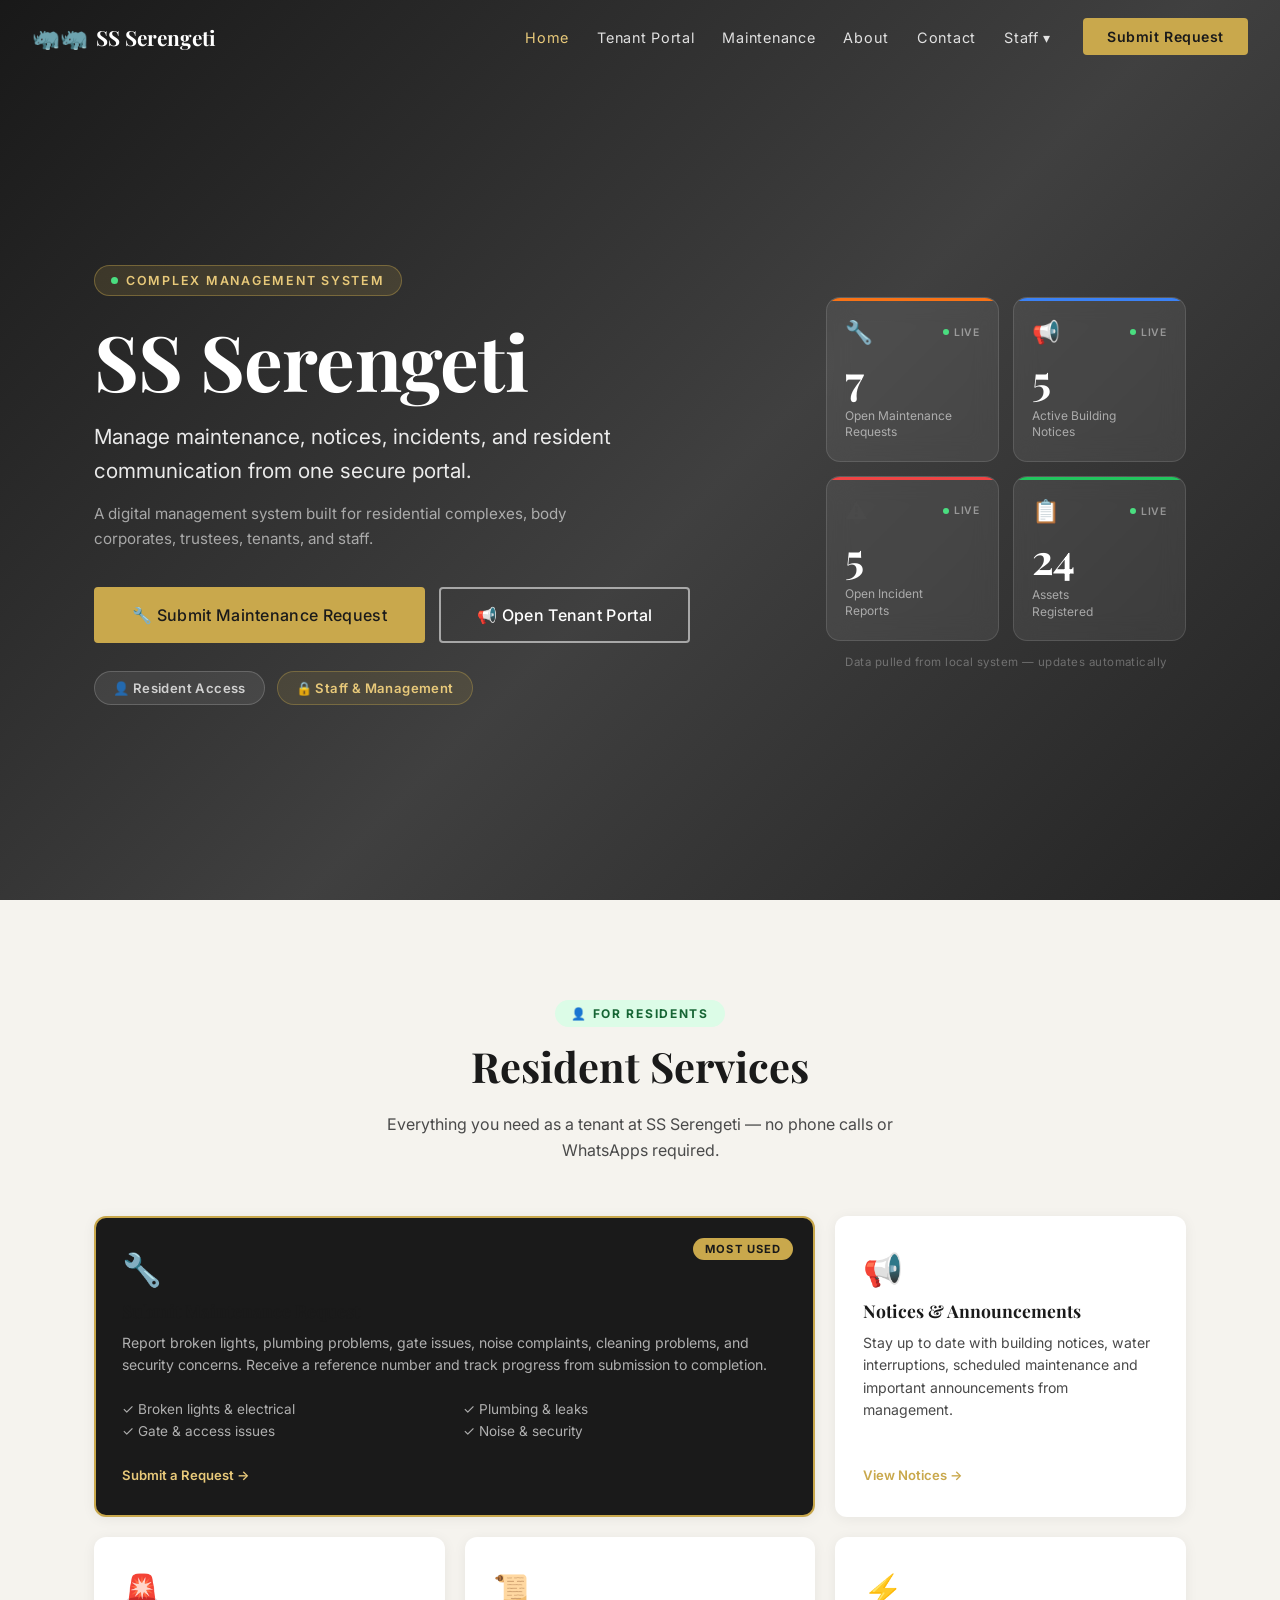
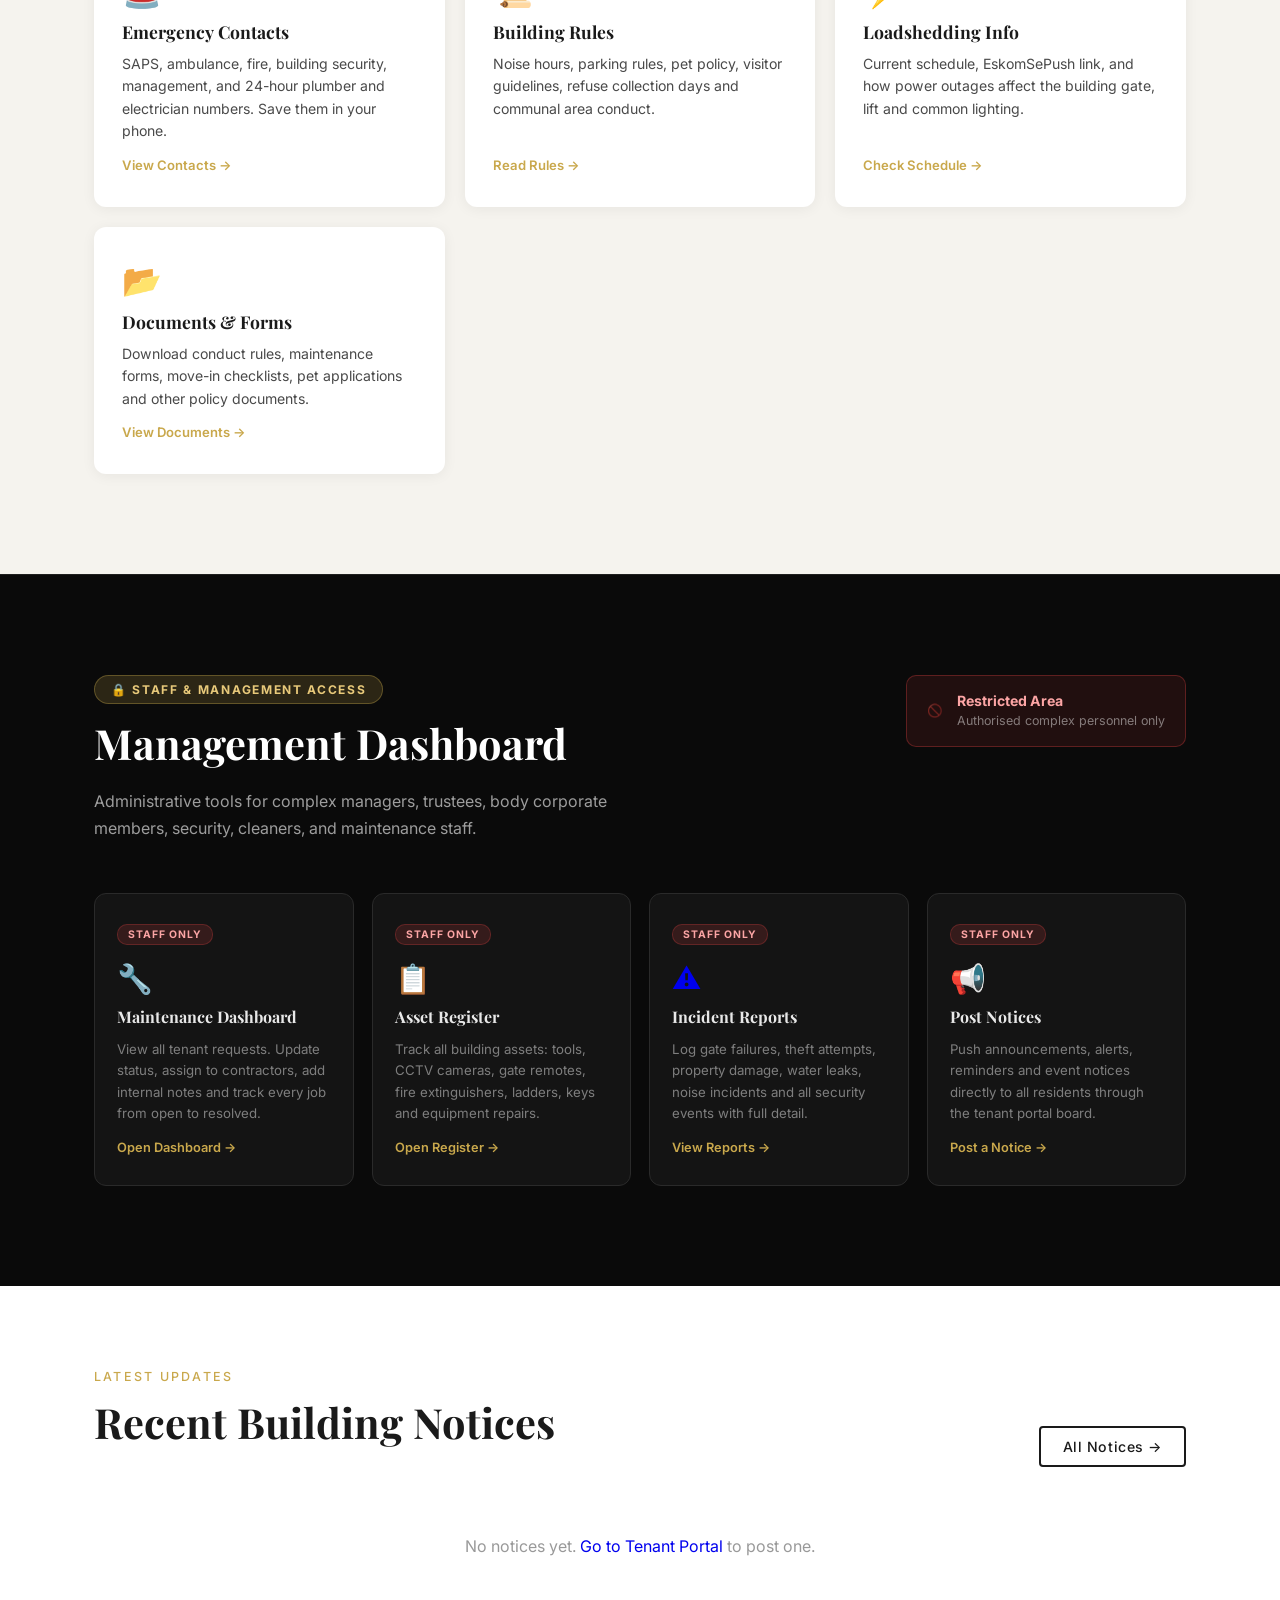
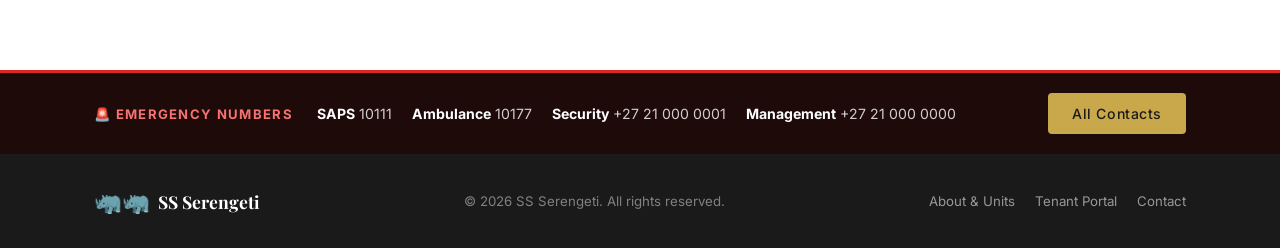
==== commit 566c9ae4: "Premium homepage redesign and staff access restrictions - Rewrite index.html: full-bleed hero with a" ====
--- a/index.html
+++ b/index.html
@@ -5,7 +5,7 @@
   <meta name="viewport" content="width=device-width, initial-scale=1.0" />
   <title>SS Serengeti — Complex Management System</title>
   <link rel="stylesheet" href="style.css" />
-  <link href="https://fonts.googleapis.com/css2?family=Playfair+Display:wght@400;600;700&family=Inter:wght@300;400;500&display=swap" rel="stylesheet" />
+  <link href="https://fonts.googleapis.com/css2?family=Playfair+Display:wght@400;600;700&family=Inter:wght@300;400;500;600&display=swap" rel="stylesheet" />
 </head>
 <body>
 
@@ -46,116 +46,237 @@
     </ul>
   </nav>
 
-  <!-- DASHBOARD HERO -->
-  <div class="dash-hero">
-    <div class="dash-hero-overlay"></div>
-    <div class="container dash-hero-inner">
-      <div class="dash-hero-text">
-        <p class="hero-pre">Complex Management System</p>
-        <h1 class="dash-title">SS Serengeti</h1>
-        <p class="dash-sub">Your central hub for maintenance requests, building notices, rules, emergency contacts, and management tools.</p>
-        <div class="dash-hero-actions">
-          <a href="maintenance.html" class="btn btn-primary">&#x1F527; Submit Maintenance Request</a>
-          <a href="portal.html" class="btn btn-outline">&#x1F4E2; View Notices &amp; Portal</a>
-        </div>
-      </div>
-      <div class="dash-hero-stats" id="heroStats">
-        <div class="dash-stat-pill" id="heroMaint">
-          <span class="dsp-num">—</span>
-          <span class="dsp-label">Open Requests</span>
-        </div>
-        <div class="dash-stat-pill" id="heroNotices">
-          <span class="dsp-num">—</span>
-          <span class="dsp-label">Active Notices</span>
-        </div>
-        <div class="dash-stat-pill" id="heroIncidents">
-          <span class="dsp-num">—</span>
-          <span class="dsp-label">Open Incidents</span>
-        </div>
-      </div>
-    </div>
-  </div>
-
-  <!-- QUICK ACCESS GRID -->
-  <section class="dash-modules">
+  <!-- ════════════════════════════════════════
+       PREMIUM HERO
+  ═════════════════════════════════════════ -->
+  <section class="premium-hero">
+    <div class="ph-overlay"></div>
+
+    <div class="container ph-inner">
+
+      <!-- LEFT: COPY -->
+      <div class="ph-left">
+
+        <div class="ph-badge">
+          <span class="ph-badge-dot"></span>
+          Complex Management System
+        </div>
+
+        <h1 class="ph-title">SS Serengeti</h1>
+
+        <p class="ph-tagline">
+          Manage maintenance, notices, incidents, and resident communication from one secure portal.
+        </p>
+
+        <p class="ph-desc">
+          A digital management system built for residential complexes, body corporates, trustees, tenants, and staff.
+        </p>
+
+        <div class="ph-ctas">
+          <a href="maintenance.html" class="btn btn-primary btn-lg">&#x1F527; Submit Maintenance Request</a>
+          <a href="portal.html" class="btn btn-ghost-white btn-lg">&#x1F4E2; Open Tenant Portal</a>
+        </div>
+
+        <div class="ph-access-row">
+          <a href="portal.html" class="access-chip">&#x1F464; Resident Access</a>
+          <a href="#staff-zone" class="access-chip access-chip-staff">&#x1F512; Staff &amp; Management</a>
+        </div>
+
+      </div>
+
+      <!-- RIGHT: LIVE STATS -->
+      <div class="ph-right">
+        <div class="stat-cards-grid">
+
+          <div class="stat-card sc-orange">
+            <div class="sc-top">
+              <span class="sc-icon">&#x1F527;</span>
+              <span class="sc-live"><span class="live-pulse"></span>Live</span>
+            </div>
+            <div class="sc-num" id="sc-maint">0</div>
+            <div class="sc-label">Open Maintenance<br/>Requests</div>
+          </div>
+
+          <div class="stat-card sc-blue">
+            <div class="sc-top">
+              <span class="sc-icon">&#x1F4E2;</span>
+              <span class="sc-live"><span class="live-pulse"></span>Live</span>
+            </div>
+            <div class="sc-num" id="sc-notices">0</div>
+            <div class="sc-label">Active Building<br/>Notices</div>
+          </div>
+
+          <div class="stat-card sc-red">
+            <div class="sc-top">
+              <span class="sc-icon">&#x26A0;</span>
+              <span class="sc-live"><span class="live-pulse"></span>Live</span>
+            </div>
+            <div class="sc-num" id="sc-incidents">0</div>
+            <div class="sc-label">Open Incident<br/>Reports</div>
+          </div>
+
+          <div class="stat-card sc-green">
+            <div class="sc-top">
+              <span class="sc-icon">&#x1F4CB;</span>
+              <span class="sc-live"><span class="live-pulse"></span>Live</span>
+            </div>
+            <div class="sc-num" id="sc-assets">0</div>
+            <div class="sc-label">Assets<br/>Registered</div>
+          </div>
+
+        </div>
+        <p class="stat-live-note">Data pulled from local system &mdash; updates automatically</p>
+      </div>
+
+    </div>
+  </section>
+
+  <!-- ════════════════════════════════════════
+       FOR RESIDENTS
+  ═════════════════════════════════════════ -->
+  <section class="resident-section">
     <div class="container">
-      <p class="section-label center">Quick Access</p>
-      <h2 class="section-title center">What do you need?</h2>
-      <div class="modules-grid">
-
-        <a href="maintenance.html" class="module-card module-primary">
-          <div class="module-icon">&#x1F527;</div>
-          <h3>Maintenance Request</h3>
-          <p>Report broken lights, plumbing issues, gate problems, noise complaints, and more. Track the status of your request.</p>
-          <span class="module-arrow">Submit a Request &#8594;</span>
-        </a>
-
-        <a href="portal.html" class="module-card">
-          <div class="module-icon">&#x1F4E2;</div>
-          <h3>Tenant Portal</h3>
-          <p>View building notices, conduct rules, emergency contacts, loadshedding info, and downloadable documents.</p>
-          <span class="module-arrow">Open Portal &#8594;</span>
-        </a>
-
-        <a href="portal.html#contacts" onclick="sessionStorage.setItem('portalTab','contacts')" class="module-card">
-          <div class="module-icon">&#x1F6A8;</div>
+      <div class="zone-header">
+        <div class="zone-tag zone-tag-resident">&#x1F464; For Residents</div>
+        <h2 class="section-title">Resident Services</h2>
+        <p class="zone-desc">Everything you need as a tenant at SS Serengeti — no phone calls or WhatsApps required.</p>
+      </div>
+
+      <div class="resident-grid">
+
+        <!-- FEATURED: Maintenance -->
+        <a href="maintenance.html" class="resident-card rc-featured">
+          <div class="rc-most-used">Most Used</div>
+          <div class="rc-icon-wrap">&#x1F527;</div>
+          <h3>Submit Maintenance Request</h3>
+          <p>Report broken lights, plumbing problems, gate issues, noise complaints, cleaning problems, and security concerns. Receive a reference number and track progress from submission to completion.</p>
+          <ul class="rc-feature-list">
+            <li>&#10003; Broken lights &amp; electrical</li>
+            <li>&#10003; Plumbing &amp; leaks</li>
+            <li>&#10003; Gate &amp; access issues</li>
+            <li>&#10003; Noise &amp; security</li>
+          </ul>
+          <span class="rc-arrow">Submit a Request &#8594;</span>
+        </a>
+
+        <!-- Notices -->
+        <a href="portal.html" class="resident-card">
+          <div class="rc-icon-wrap">&#x1F4E2;</div>
+          <h3>Notices &amp; Announcements</h3>
+          <p>Stay up to date with building notices, water interruptions, scheduled maintenance and important announcements from management.</p>
+          <span class="rc-arrow">View Notices &#8594;</span>
+        </a>
+
+        <!-- Emergency Contacts -->
+        <a href="portal.html" class="resident-card" onclick="sessionStorage.setItem('portalTab','contacts')">
+          <div class="rc-icon-wrap">&#x1F6A8;</div>
           <h3>Emergency Contacts</h3>
-          <p>Police, ambulance, fire, building security, 24-hour plumber, electrician, and management numbers.</p>
-          <span class="module-arrow">View Contacts &#8594;</span>
-        </a>
-
-        <a href="portal.html" onclick="sessionStorage.setItem('portalTab','rules')" class="module-card">
-          <div class="module-icon">&#x1F4DC;</div>
+          <p>SAPS, ambulance, fire, building security, management, and 24-hour plumber and electrician numbers. Save them in your phone.</p>
+          <span class="rc-arrow">View Contacts &#8594;</span>
+        </a>
+
+        <!-- Rules -->
+        <a href="portal.html" class="resident-card" onclick="sessionStorage.setItem('portalTab','rules')">
+          <div class="rc-icon-wrap">&#x1F4DC;</div>
           <h3>Building Rules</h3>
-          <p>Noise, parking, communal areas, pets, visitors, refuse, and alteration policies for all residents.</p>
-          <span class="module-arrow">Read Rules &#8594;</span>
-        </a>
-
-        <a href="portal.html" onclick="sessionStorage.setItem('portalTab','loadshedding')" class="module-card">
-          <div class="module-icon">&#x26A1;</div>
-          <h3>Loadshedding</h3>
-          <p>Stay informed about scheduled power outages. Links to EskomSePush and Eskom. Building-specific notes.</p>
-          <span class="module-arrow">Check Schedule &#8594;</span>
-        </a>
-
-        <a href="portal.html" onclick="sessionStorage.setItem('portalTab','documents')" class="module-card">
-          <div class="module-icon">&#x1F4C2;</div>
+          <p>Noise hours, parking rules, pet policy, visitor guidelines, refuse collection days and communal area conduct.</p>
+          <span class="rc-arrow">Read Rules &#8594;</span>
+        </a>
+
+        <!-- Loadshedding -->
+        <a href="portal.html" class="resident-card" onclick="sessionStorage.setItem('portalTab','loadshedding')">
+          <div class="rc-icon-wrap">&#x26A1;</div>
+          <h3>Loadshedding Info</h3>
+          <p>Current schedule, EskomSePush link, and how power outages affect the building gate, lift and common lighting.</p>
+          <span class="rc-arrow">Check Schedule &#8594;</span>
+        </a>
+
+        <!-- Documents -->
+        <a href="portal.html" class="resident-card" onclick="sessionStorage.setItem('portalTab','documents')">
+          <div class="rc-icon-wrap">&#x1F4C2;</div>
           <h3>Documents &amp; Forms</h3>
-          <p>Download conduct rules, maintenance forms, move-in checklists, pet application forms and more.</p>
-          <span class="module-arrow">View Documents &#8594;</span>
-        </a>
-
-        <a href="assets.html" class="module-card module-staff">
-          <div class="module-icon">&#x1F4CB;</div>
+          <p>Download conduct rules, maintenance forms, move-in checklists, pet applications and other policy documents.</p>
+          <span class="rc-arrow">View Documents &#8594;</span>
+        </a>
+
+      </div>
+    </div>
+  </section>
+
+  <!-- ════════════════════════════════════════
+       FOR STAFF & MANAGEMENT
+  ═════════════════════════════════════════ -->
+  <section class="staff-zone" id="staff-zone">
+    <div class="container">
+
+      <div class="zone-header staff-zone-header">
+        <div>
+          <div class="zone-tag zone-tag-staff">&#x1F512; Staff &amp; Management Access</div>
+          <h2 class="section-title light">Management Dashboard</h2>
+          <p class="zone-desc light">Administrative tools for complex managers, trustees, body corporate members, security, cleaners, and maintenance staff.</p>
+        </div>
+        <div class="restricted-notice">
+          <span class="restricted-icon">&#x1F6AB;</span>
+          <div>
+            <strong>Restricted Area</strong>
+            <span>Authorised complex personnel only</span>
+          </div>
+        </div>
+      </div>
+
+      <div class="staff-grid">
+
+        <a href="maintenance.html" class="staff-card" onclick="sessionStorage.setItem('maintTab','manage')">
+          <div class="staff-only-badge">Staff Only</div>
+          <div class="staff-card-icon">&#x1F527;</div>
+          <h3>Maintenance Dashboard</h3>
+          <p>View all tenant requests. Update status, assign to contractors, add internal notes and track every job from open to resolved.</p>
+          <span class="staff-arrow">Open Dashboard &#8594;</span>
+        </a>
+
+        <a href="assets.html" class="staff-card">
+          <div class="staff-only-badge">Staff Only</div>
+          <div class="staff-card-icon">&#x1F4CB;</div>
           <h3>Asset Register</h3>
-          <p class="module-staff-tag">Staff Only</p>
-          <p>Track tools, CCTV cameras, gate remotes, fire extinguishers, keys and equipment repairs.</p>
-          <span class="module-arrow">Open Register &#8594;</span>
-        </a>
-
-        <a href="incidents.html" class="module-card module-staff">
-          <div class="module-icon">&#x26A0;</div>
+          <p>Track all building assets: tools, CCTV cameras, gate remotes, fire extinguishers, ladders, keys and equipment repairs.</p>
+          <span class="staff-arrow">Open Register &#8594;</span>
+        </a>
+
+        <a href="incidents.html" class="staff-card">
+          <div class="staff-only-badge">Staff Only</div>
+          <div class="staff-card-icon">&#x26A0;</div>
           <h3>Incident Reports</h3>
-          <p class="module-staff-tag">Staff Only</p>
-          <p>Security, cleaners and maintenance staff log and track gate failures, theft, leaks, and other incidents.</p>
-          <span class="module-arrow">View Reports &#8594;</span>
-        </a>
-
-      </div>
-    </div>
-  </section>
-
-  <!-- LIVE NOTICES PREVIEW -->
+          <p>Log gate failures, theft attempts, property damage, water leaks, noise incidents and all security events with full detail.</p>
+          <span class="staff-arrow">View Reports &#8594;</span>
+        </a>
+
+        <a href="portal.html" class="staff-card">
+          <div class="staff-only-badge">Staff Only</div>
+          <div class="staff-card-icon">&#x1F4E2;</div>
+          <h3>Post Notices</h3>
+          <p>Push announcements, alerts, reminders and event notices directly to all residents through the tenant portal board.</p>
+          <span class="staff-arrow">Post a Notice &#8594;</span>
+        </a>
+
+      </div>
+    </div>
+  </section>
+
+  <!-- ════════════════════════════════════════
+       RECENT NOTICES (live from storage)
+  ═════════════════════════════════════════ -->
   <section class="dash-notices">
     <div class="container">
       <div class="dash-section-header">
         <div>
           <p class="section-label">Latest Updates</p>
-          <h2 class="section-title">Recent Notices</h2>
+          <h2 class="section-title">Recent Building Notices</h2>
         </div>
         <a href="portal.html" class="btn btn-outline-dk btn-sm">All Notices &#8594;</a>
       </div>
-      <div id="dashNoticeList" class="dash-notice-grid"></div>
+      <div id="dashNoticeList" class="dash-notice-grid">
+        <p style="color:#999;text-align:center;padding:20px;grid-column:1/-1">Loading notices…</p>
+      </div>
     </div>
   </section>
 
@@ -164,12 +285,12 @@
     <div class="container emerg-strip-inner">
       <span class="emerg-strip-label">&#x1F6A8; Emergency Numbers</span>
       <div class="emerg-numbers">
-        <a href="tel:10111" class="emerg-num"><strong>SAPS</strong> 10111</a>
-        <a href="tel:10177" class="emerg-num"><strong>Ambulance</strong> 10177</a>
-        <a href="tel:+27210000001" class="emerg-num"><strong>Security</strong> +27 21 000 0001</a>
-        <a href="tel:+27210000000" class="emerg-num"><strong>Management</strong> +27 21 000 0000</a>
-      </div>
-      <a href="portal.html" class="btn btn-primary btn-sm" style="flex-shrink:0">All Contacts</a>
+        <a href="tel:10111"          class="emerg-num"><strong>SAPS</strong> 10111</a>
+        <a href="tel:10177"          class="emerg-num"><strong>Ambulance</strong> 10177</a>
+        <a href="tel:+27210000001"   class="emerg-num"><strong>Security</strong> +27 21 000 0001</a>
+        <a href="tel:+27210000000"   class="emerg-num"><strong>Management</strong> +27 21 000 0000</a>
+      </div>
+      <a href="portal.html" onclick="sessionStorage.setItem('portalTab','contacts')" class="btn btn-primary btn-sm" style="flex-shrink:0">All Contacts</a>
     </div>
   </section>
 
@@ -191,50 +312,76 @@
 
   <script src="script.js"></script>
   <script>
-    // Pull live counts from localStorage to populate hero stats
-    function loadDashStats() {
-      const mRaw = localStorage.getItem('ss_maintenance');
-      const nRaw = localStorage.getItem('ss_notices');
-      const iRaw = localStorage.getItem('ss_incidents');
-
-      const requests  = mRaw ? JSON.parse(mRaw) : [];
-      const notices   = nRaw ? JSON.parse(nRaw)  : [];
-      const incidents = iRaw ? JSON.parse(iRaw)  : [];
-
-      const openReqs = requests.filter(r => r.status !== 'Completed' && r.status !== 'Cannot Fix').length;
-      const openInc  = incidents.filter(i => i.status !== 'Resolved').length;
-
-      document.getElementById('heroMaint').querySelector('.dsp-num').textContent    = openReqs  || '0';
-      document.getElementById('heroNotices').querySelector('.dsp-num').textContent  = notices.length || '0';
-      document.getElementById('heroIncidents').querySelector('.dsp-num').textContent = openInc   || '0';
-
-      // Render up to 3 latest notices
-      const catColor = { 'Alert':'badge-cond-repair','Notice':'badge-cat-tools','Reminder':'badge-cat-remote','Event':'badge-cat-clean' };
-      const latest = [...notices].sort((a,b) => {
+    // ── Count-up animation ──────────────────────────────
+    function countUp(el, target, duration) {
+      duration = duration || 1400;
+      var startTime = null;
+      function step(ts) {
+        if (!startTime) startTime = ts;
+        var progress = Math.min((ts - startTime) / duration, 1);
+        var eased    = 1 - Math.pow(1 - progress, 3);
+        el.textContent = Math.round(eased * target);
+        if (progress < 1) requestAnimationFrame(step);
+        else el.textContent = target;
+      }
+      requestAnimationFrame(step);
+    }
+
+    // ── Load live stats from localStorage ──────────────
+    function loadStats() {
+      var mRaw = localStorage.getItem('ss_maintenance');
+      var nRaw = localStorage.getItem('ss_notices');
+      var iRaw = localStorage.getItem('ss_incidents');
+      var aRaw = localStorage.getItem('ss_assets');
+
+      var m   = mRaw ? JSON.parse(mRaw) : null;
+      var n   = nRaw ? JSON.parse(nRaw) : null;
+      var inc = iRaw ? JSON.parse(iRaw) : null;
+      var a   = aRaw ? JSON.parse(aRaw) : null;
+
+      var openRequests  = m   ? m.filter(function(r) { return r.status !== 'Completed' && r.status !== 'Cannot Fix'; }).length : 7;
+      var activeNotices = n   ? n.length : 5;
+      var openIncidents = inc ? inc.filter(function(i) { return i.status !== 'Resolved'; }).length : 5;
+      var assetsCount   = a   ? a.length : 24;
+
+      countUp(document.getElementById('sc-maint'),     openRequests);
+      countUp(document.getElementById('sc-notices'),   activeNotices);
+      countUp(document.getElementById('sc-incidents'), openIncidents);
+      countUp(document.getElementById('sc-assets'),    assetsCount);
+
+      renderDashNotices(n);
+    }
+
+    // ── Render recent notices ───────────────────────────
+    var catColor = { 'Alert':'badge-cond-repair','Notice':'badge-cat-tools','Reminder':'badge-cat-remote','Event':'badge-cat-clean' };
+
+    function renderDashNotices(notices) {
+      var container = document.getElementById('dashNoticeList');
+      if (!notices || !notices.length) {
+        container.innerHTML = '<p style="color:#999;text-align:center;padding:30px 0;grid-column:1/-1">No notices yet. <a href="portal.html">Go to Tenant Portal</a> to post one.</p>';
+        return;
+      }
+      var sorted = notices.slice().sort(function(a,b) {
         if (a.pinned && !b.pinned) return -1;
         if (!a.pinned && b.pinned) return 1;
         return b.date.localeCompare(a.date);
       }).slice(0,3);
 
-      const container = document.getElementById('dashNoticeList');
-      if (!latest.length) {
-        container.innerHTML = '<p style="color:#999;text-align:center;padding:30px 0">No notices yet. <a href="portal.html">Go to Tenant Portal</a> to post one.</p>';
-        return;
-      }
-      container.innerHTML = latest.map(n => `
-        <div class="dash-notice-card">
-          <div style="display:flex;align-items:center;gap:8px;margin-bottom:10px;flex-wrap:wrap">
-            ${n.pinned ? '<span style="font-size:0.75rem;background:#fef3c7;color:#92400e;padding:2px 8px;border-radius:10px;font-weight:600">&#x1F4CC; Pinned</span>' : ''}
-            <span class="badge ${catColor[n.category]||'badge-cat-other'}">${n.category}</span>
-            <span style="font-size:0.78rem;color:#bbb">${n.date}</span>
-          </div>
-          <h4>${n.title}</h4>
-          <p>${n.body.length > 120 ? n.body.slice(0,120) + '…' : n.body}</p>
-          <a href="portal.html" style="font-size:0.82rem;color:var(--gold);font-weight:500">Read more &#8594;</a>
-        </div>`).join('');
+      container.innerHTML = sorted.map(function(n) {
+        return '<div class="dash-notice-card">' +
+          '<div style="display:flex;align-items:center;gap:8px;margin-bottom:10px;flex-wrap:wrap">' +
+          (n.pinned ? '<span style="font-size:0.75rem;background:#fef3c7;color:#92400e;padding:2px 8px;border-radius:10px;font-weight:600">&#x1F4CC; Pinned</span>' : '') +
+          '<span class="badge ' + (catColor[n.category] || 'badge-cat-other') + '">' + n.category + '</span>' +
+          '<span style="font-size:0.78rem;color:#bbb">&#x1F4C5; ' + n.date + '</span>' +
+          '</div>' +
+          '<h4>' + n.title + '</h4>' +
+          '<p>' + (n.body.length > 130 ? n.body.slice(0,130) + '…' : n.body) + '</p>' +
+          '<a href="portal.html" style="font-size:0.82rem;color:var(--gold);font-weight:600">Read more &#8594;</a>' +
+          '</div>';
+      }).join('');
     }
 
-    loadDashStats();
+    loadStats();
   </script>
 </body>
 </html>
--- a/style.css
+++ b/style.css
@@ -1945,3 +1945,565 @@
   .emerg-numbers { flex-direction: column; gap: 10px; }
   .dash-hero-stats { flex-direction: column; }
 }
+
+/* ══════════════════════════════════════════
+   PREMIUM HOMEPAGE — hero
+══════════════════════════════════════════ */
+.premium-hero {
+  position: relative;
+  min-height: 100vh;
+  background: url('serengeti.jpg') center 35% / cover no-repeat;
+  display: flex;
+  align-items: center;
+  padding-top: 70px;
+}
+
+.ph-overlay {
+  position: absolute;
+  inset: 0;
+  background: linear-gradient(
+    135deg,
+    rgba(5,5,5,0.92) 0%,
+    rgba(10,10,10,0.78) 55%,
+    rgba(5,5,5,0.88) 100%
+  );
+}
+
+.ph-inner {
+  position: relative;
+  z-index: 2;
+  display: flex;
+  align-items: center;
+  gap: 60px;
+  padding: 80px 24px;
+  width: 100%;
+}
+
+/* ── Left: copy ── */
+.ph-left { flex: 1; min-width: 300px; }
+
+.ph-badge {
+  display: inline-flex;
+  align-items: center;
+  gap: 8px;
+  background: rgba(201,168,76,0.15);
+  border: 1px solid rgba(201,168,76,0.4);
+  color: var(--gold-lt);
+  font-size: 0.78rem;
+  font-weight: 600;
+  letter-spacing: 0.14em;
+  text-transform: uppercase;
+  padding: 7px 16px;
+  border-radius: 20px;
+  margin-bottom: 24px;
+}
+
+.ph-badge-dot {
+  width: 7px;
+  height: 7px;
+  background: #4ade80;
+  border-radius: 50%;
+  animation: pulse-dot 2s ease-in-out infinite;
+}
+
+.ph-title {
+  font-size: clamp(2.8rem, 6vw, 5rem);
+  color: var(--white);
+  line-height: 1.05;
+  margin-bottom: 20px;
+  letter-spacing: -0.01em;
+}
+
+.ph-tagline {
+  font-size: clamp(1.05rem, 2.2vw, 1.3rem);
+  color: rgba(255,255,255,0.9);
+  line-height: 1.6;
+  margin-bottom: 14px;
+  font-weight: 400;
+  max-width: 560px;
+}
+
+.ph-desc {
+  font-size: 0.95rem;
+  color: rgba(255,255,255,0.58);
+  line-height: 1.65;
+  margin-bottom: 36px;
+  max-width: 520px;
+}
+
+.ph-ctas {
+  display: flex;
+  gap: 14px;
+  flex-wrap: wrap;
+  margin-bottom: 28px;
+}
+
+.btn-ghost-white {
+  background: transparent;
+  color: var(--white);
+  border: 2px solid rgba(255,255,255,0.55);
+}
+.btn-ghost-white:hover {
+  background: rgba(255,255,255,0.1);
+  border-color: var(--white);
+  transform: translateY(-2px);
+}
+
+.btn-lg { padding: 16px 36px; font-size: 1rem; letter-spacing: 0.02em; }
+
+.ph-access-row {
+  display: flex;
+  gap: 12px;
+  flex-wrap: wrap;
+}
+
+.access-chip {
+  display: inline-flex;
+  align-items: center;
+  gap: 6px;
+  padding: 8px 18px;
+  border-radius: 20px;
+  font-size: 0.82rem;
+  font-weight: 600;
+  text-decoration: none;
+  transition: all var(--trans);
+  letter-spacing: 0.03em;
+  background: rgba(255,255,255,0.08);
+  color: rgba(255,255,255,0.75);
+  border: 1px solid rgba(255,255,255,0.18);
+}
+.access-chip:hover {
+  background: rgba(255,255,255,0.15);
+  color: var(--white);
+}
+
+.access-chip-staff {
+  background: rgba(201,168,76,0.12);
+  color: var(--gold-lt);
+  border-color: rgba(201,168,76,0.35);
+}
+.access-chip-staff:hover {
+  background: rgba(201,168,76,0.22);
+  color: var(--gold-lt);
+}
+
+/* ── Right: stat cards ── */
+.ph-right {
+  flex-shrink: 0;
+  width: 360px;
+}
+
+.stat-cards-grid {
+  display: grid;
+  grid-template-columns: 1fr 1fr;
+  gap: 14px;
+  margin-bottom: 12px;
+}
+
+.stat-card {
+  background: rgba(255,255,255,0.07);
+  border: 1px solid rgba(255,255,255,0.12);
+  border-radius: 14px;
+  padding: 20px 18px;
+  backdrop-filter: blur(12px);
+  -webkit-backdrop-filter: blur(12px);
+  transition: all var(--trans);
+  position: relative;
+  overflow: hidden;
+}
+
+.stat-card::before {
+  content: '';
+  position: absolute;
+  top: 0; left: 0; right: 0;
+  height: 3px;
+  border-radius: 14px 14px 0 0;
+}
+
+.stat-card:hover {
+  background: rgba(255,255,255,0.11);
+  transform: translateY(-3px);
+}
+
+.sc-orange::before { background: #f97316; }
+.sc-blue::before   { background: #3b82f6; }
+.sc-red::before    { background: #ef4444; }
+.sc-green::before  { background: #22c55e; }
+
+.sc-top {
+  display: flex;
+  align-items: center;
+  justify-content: space-between;
+  margin-bottom: 12px;
+}
+
+.sc-icon { font-size: 1.4rem; }
+
+.sc-live {
+  display: flex;
+  align-items: center;
+  gap: 5px;
+  font-size: 0.65rem;
+  font-weight: 600;
+  text-transform: uppercase;
+  letter-spacing: 0.08em;
+  color: rgba(255,255,255,0.45);
+}
+
+.live-pulse {
+  width: 6px;
+  height: 6px;
+  background: #4ade80;
+  border-radius: 50%;
+  animation: pulse-dot 1.8s ease-in-out infinite;
+}
+
+.sc-num {
+  font-family: 'Playfair Display', serif;
+  font-size: 2.6rem;
+  font-weight: 700;
+  color: var(--white);
+  line-height: 1;
+  margin-bottom: 8px;
+  letter-spacing: -0.02em;
+}
+
+.sc-label {
+  font-size: 0.75rem;
+  color: rgba(255,255,255,0.55);
+  line-height: 1.4;
+  font-weight: 400;
+}
+
+.stat-live-note {
+  font-size: 0.72rem;
+  color: rgba(255,255,255,0.3);
+  text-align: center;
+  letter-spacing: 0.04em;
+}
+
+@keyframes pulse-dot {
+  0%, 100% { opacity: 1; transform: scale(1); }
+  50%       { opacity: 0.5; transform: scale(0.85); }
+}
+
+/* ══════════════════════════════════════════
+   ZONE HEADERS (shared)
+══════════════════════════════════════════ */
+.zone-header {
+  text-align: center;
+  margin-bottom: 52px;
+}
+
+.zone-tag {
+  display: inline-block;
+  font-size: 0.75rem;
+  font-weight: 700;
+  text-transform: uppercase;
+  letter-spacing: 0.14em;
+  padding: 6px 16px;
+  border-radius: 20px;
+  margin-bottom: 14px;
+}
+
+.zone-tag-resident {
+  background: #dcfce7;
+  color: #166534;
+}
+
+.zone-tag-staff {
+  background: rgba(201,168,76,0.18);
+  color: var(--gold-lt);
+  border: 1px solid rgba(201,168,76,0.35);
+}
+
+.zone-desc {
+  font-size: 1rem;
+  color: var(--text);
+  max-width: 580px;
+  margin: 0 auto;
+  line-height: 1.65;
+}
+
+.zone-desc.light { color: rgba(255,255,255,0.6); }
+
+/* ══════════════════════════════════════════
+   FOR RESIDENTS SECTION
+══════════════════════════════════════════ */
+.resident-section {
+  padding: 100px 0;
+  background: #f5f3ee;
+}
+
+.resident-grid {
+  display: grid;
+  grid-template-columns: repeat(3, 1fr);
+  gap: 20px;
+}
+
+/* Featured card spans 2 columns, 2 rows */
+.rc-featured {
+  grid-column: span 2;
+  background: var(--dark) !important;
+  border-color: var(--gold) !important;
+  position: relative;
+}
+
+.rc-featured h3 { color: var(--white); }
+.rc-featured p  { color: rgba(255,255,255,0.65); }
+.rc-featured .rc-arrow { color: var(--gold-lt); }
+.rc-featured .rc-feature-list { color: rgba(255,255,255,0.65); }
+.rc-featured:hover { border-color: var(--gold-lt) !important; }
+
+.rc-most-used {
+  position: absolute;
+  top: 20px; right: 20px;
+  background: var(--gold);
+  color: var(--dark);
+  font-size: 0.7rem;
+  font-weight: 700;
+  text-transform: uppercase;
+  letter-spacing: 0.1em;
+  padding: 4px 12px;
+  border-radius: 12px;
+}
+
+.rc-feature-list {
+  list-style: none;
+  display: grid;
+  grid-template-columns: 1fr 1fr;
+  gap: 6px 16px;
+  margin: 14px 0;
+  font-size: 0.85rem;
+}
+
+.resident-card {
+  background: var(--white);
+  border-radius: var(--radius);
+  padding: 32px 26px;
+  box-shadow: 0 2px 14px rgba(0,0,0,0.06);
+  border: 2px solid transparent;
+  transition: all var(--trans);
+  display: flex;
+  flex-direction: column;
+  gap: 10px;
+  text-decoration: none;
+  color: var(--text);
+  position: relative;
+}
+
+.resident-card:hover {
+  border-color: var(--gold);
+  transform: translateY(-5px);
+  box-shadow: 0 12px 32px rgba(0,0,0,0.12);
+}
+
+.rc-icon-wrap { font-size: 2rem; }
+
+.resident-card h3 {
+  font-size: 1.1rem;
+  color: var(--dark);
+}
+
+.resident-card p { font-size: 0.88rem; flex: 1; line-height: 1.6; }
+
+.rc-arrow {
+  font-size: 0.82rem;
+  font-weight: 600;
+  color: var(--gold);
+  margin-top: 4px;
+  display: inline-block;
+  transition: transform var(--trans);
+}
+.resident-card:hover .rc-arrow { transform: translateX(5px); }
+
+/* ══════════════════════════════════════════
+   FOR STAFF & MANAGEMENT SECTION
+══════════════════════════════════════════ */
+.staff-zone {
+  background: #0a0a0a;
+  padding: 100px 0;
+  border-top: 1px solid #1f1f1f;
+}
+
+.staff-zone-header {
+  display: flex;
+  align-items: flex-start;
+  justify-content: space-between;
+  gap: 32px;
+  text-align: left;
+  flex-wrap: wrap;
+  margin-bottom: 52px;
+}
+
+.restricted-notice {
+  display: flex;
+  align-items: center;
+  gap: 14px;
+  background: rgba(239,68,68,0.1);
+  border: 1px solid rgba(239,68,68,0.3);
+  border-radius: 10px;
+  padding: 16px 20px;
+  flex-shrink: 0;
+  max-width: 280px;
+}
+
+.restricted-icon { font-size: 1.6rem; }
+
+.restricted-notice strong {
+  display: block;
+  color: #fca5a5;
+  font-size: 0.88rem;
+  margin-bottom: 3px;
+}
+
+.restricted-notice span {
+  display: block;
+  color: rgba(255,255,255,0.45);
+  font-size: 0.78rem;
+  line-height: 1.4;
+}
+
+.staff-grid {
+  display: grid;
+  grid-template-columns: repeat(4, 1fr);
+  gap: 18px;
+}
+
+.staff-card {
+  background: #141414;
+  border: 1px solid #2a2a2a;
+  border-radius: var(--radius);
+  padding: 30px 22px;
+  text-decoration: none;
+  display: flex;
+  flex-direction: column;
+  gap: 10px;
+  position: relative;
+  transition: all var(--trans);
+  overflow: hidden;
+}
+
+.staff-card::after {
+  content: '';
+  position: absolute;
+  bottom: 0; left: 0; right: 0;
+  height: 2px;
+  background: var(--gold);
+  transform: scaleX(0);
+  transition: transform var(--trans);
+  transform-origin: left;
+}
+
+.staff-card:hover {
+  background: #1c1c1c;
+  border-color: #3a3a3a;
+  transform: translateY(-4px);
+  box-shadow: 0 12px 32px rgba(0,0,0,0.5);
+}
+
+.staff-card:hover::after { transform: scaleX(1); }
+
+.staff-only-badge {
+  display: inline-block;
+  background: rgba(239,68,68,0.15);
+  color: #fca5a5;
+  font-size: 0.65rem;
+  font-weight: 700;
+  text-transform: uppercase;
+  letter-spacing: 0.1em;
+  padding: 3px 10px;
+  border-radius: 10px;
+  border: 1px solid rgba(239,68,68,0.25);
+  align-self: flex-start;
+}
+
+.staff-card-icon { font-size: 1.8rem; margin-top: 6px; }
+
+.staff-card h3 {
+  font-size: 1rem;
+  color: rgba(255,255,255,0.9);
+  margin-bottom: 2px;
+}
+
+.staff-card p {
+  font-size: 0.83rem;
+  color: rgba(255,255,255,0.45);
+  line-height: 1.6;
+  flex: 1;
+}
+
+.staff-arrow {
+  font-size: 0.8rem;
+  font-weight: 600;
+  color: var(--gold);
+  margin-top: 6px;
+  display: inline-block;
+  transition: transform var(--trans);
+}
+.staff-card:hover .staff-arrow { transform: translateX(5px); }
+
+/* ══════════════════════════════════════════
+   STAFF RESTRICTED BANNER (on staff pages)
+══════════════════════════════════════════ */
+.staff-access-banner {
+  background: #1a0a0a;
+  border-bottom: 1px solid rgba(239,68,68,0.25);
+  padding: 14px 0;
+}
+
+.staff-access-inner {
+  display: flex;
+  align-items: center;
+  justify-content: space-between;
+  gap: 16px;
+  flex-wrap: wrap;
+}
+
+.sab-left {
+  display: flex;
+  align-items: center;
+  gap: 14px;
+}
+
+.sab-left-icon { font-size: 1.3rem; }
+
+.sab-left strong {
+  display: block;
+  color: #fca5a5;
+  font-size: 0.88rem;
+}
+
+.sab-left span {
+  display: block;
+  color: rgba(255,255,255,0.45);
+  font-size: 0.78rem;
+}
+
+/* ══════════════════════════════════════════
+   RESPONSIVE — premium homepage
+══════════════════════════════════════════ */
+@media (max-width: 1060px) {
+  .ph-right { width: 300px; }
+  .sc-num { font-size: 2.2rem; }
+  .staff-grid { grid-template-columns: repeat(2, 1fr); }
+}
+
+@media (max-width: 860px) {
+  .ph-inner { flex-direction: column; gap: 48px; }
+  .ph-right { width: 100%; }
+  .stat-cards-grid { grid-template-columns: repeat(4, 1fr); gap: 12px; }
+  .resident-grid { grid-template-columns: 1fr 1fr; }
+  .rc-featured { grid-column: span 2; }
+  .staff-zone-header { flex-direction: column; }
+}
+
+@media (max-width: 640px) {
+  .stat-cards-grid { grid-template-columns: 1fr 1fr; }
+  .resident-grid { grid-template-columns: 1fr; }
+  .rc-featured { grid-column: span 1; }
+  .rc-feature-list { grid-template-columns: 1fr; }
+  .staff-grid { grid-template-columns: 1fr; }
+  .ph-ctas { flex-direction: column; }
+  .btn-lg { text-align: center; }
+}
